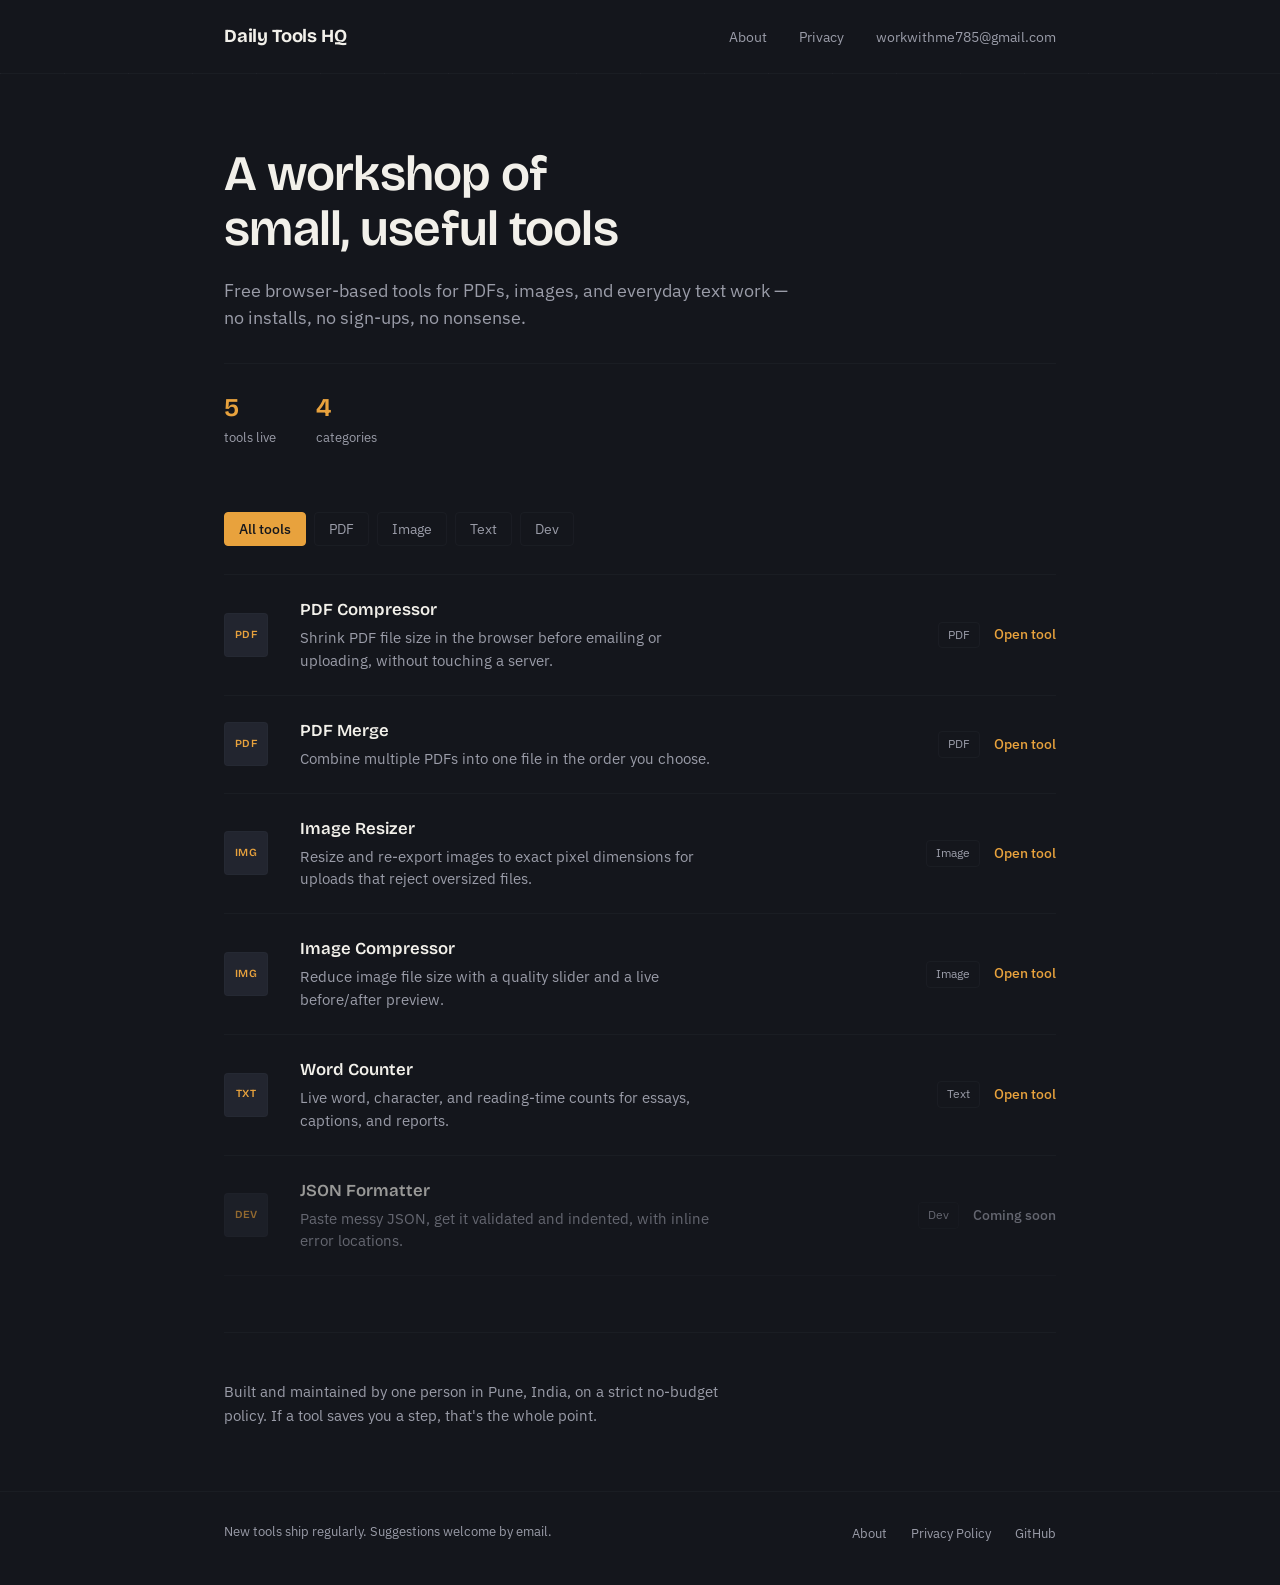
==== index.html @ 0db4f224 "Add files via upload" ====
<!DOCTYPE html>
<html lang="en">
<head>
<meta charset="UTF-8" />
<meta name="viewport" content="width=device-width, initial-scale=1.0" />
<title>Daily Tools HQ</title>
<meta name="description" content="Free browser-based tools for PDFs, images, and everyday text work." />
<link rel="stylesheet" href="style.css" />

<!-- AdSense: once approved, paste your auto ads snippet below (Google Ad Manager > Sites > Get code) -->
<!--
<script async src="https://pagead2.googlesyndication.com/pagead/js/adsbygoogle.js?client=ca-pub-9715275055190011" crossorigin="anonymous"></script>
-->
</head>
<body>

<header class="site-header">
  <div class="wrap">
    <a href="index.html" class="brand" data-site-name>Daily Tools HQ</a>
    <nav class="site-nav">
      <a href="about.html">About</a>
      <a href="privacy.html">Privacy</a>
      <a data-contact-email href="#">Contact</a>
    </nav>
  </div>
</header>

<main>
  <div class="wrap">
    <section class="hero">
      <h1 data-tagline>A workshop of small, useful tools</h1>
      <p class="lede" data-hero-desc>Free browser-based tools for PDFs, images, and everyday text work — no installs, no sign-ups, no nonsense.</p>
      <div class="stat-row">
        <div class="stat">
          <span class="n" id="stat-tool-count">—</span>
          <span class="l">tools live</span>
        </div>
        <div class="stat">
          <span class="n" id="stat-cat-count">—</span>
          <span class="l">categories</span>
        </div>
      </div>
    </section>

    <div id="filters" class="filters" aria-label="Filter tools by category"></div>

    <div class="tool-list" id="tool-list" role="list"></div>
    <p class="empty-state" id="empty-state" style="display:none;">No tools in this category yet.</p>

    <section class="about-strip">
      <p data-founder-note>Built and maintained by one person in Pune, India, on a strict no-budget policy. If a tool saves you a step, that's the whole point.</p>
    </section>
  </div>
</main>

<footer class="site-footer">
  <div class="wrap">
    <p data-footer-note>New tools ship regularly. Suggestions welcome by email.</p>
    <nav>
      <a href="about.html">About</a>
      <a href="privacy.html">Privacy Policy</a>
      <a data-github-url href="#" target="_blank" rel="noopener noreferrer">GitHub</a>
    </nav>
  </div>
</footer>

<script src="script.js"></script>
</body>
</html>
---- style.css ----
@import url('https://fonts.googleapis.com/css2?family=Bricolage+Grotesque:opsz,wght@12..96,400;12..96,500;12..96,600;12..96,700&family=IBM+Plex+Sans:wght@400;500;600&display=swap');

:root {
  --ink: #14161c;
  --surface: #1b1e27;
  --surface-raised: #22252f;
  --line: #33374300;
  --line-solid: #34384333;
  --text: #f2f0ea;
  --text-muted: #9a9ca8;
  --amber: #e8a23d;
  --amber-dim: #a97730;
  --teal: #4fb3a9;
  --radius: 4px;
  --max-width: 880px;
}

* { box-sizing: border-box; }

html { scroll-behavior: smooth; }

body {
  margin: 0;
  background: var(--ink);
  color: var(--text);
  font-family: 'IBM Plex Sans', -apple-system, BlinkMacSystemFont, sans-serif;
  font-size: 16px;
  line-height: 1.55;
  -webkit-font-smoothing: antialiased;
}

.wrap {
  max-width: var(--max-width);
  margin: 0 auto;
  padding: 0 24px;
}

/* ---------- Header ---------- */

header.site-header {
  border-bottom: 1px solid var(--line-solid);
  background:
    linear-gradient(var(--ink), var(--ink)) padding-box,
    repeating-linear-gradient(
      to right,
      #ffffff08 0,
      #ffffff08 1px,
      transparent 1px,
      transparent 64px
    ) border-box;
}

.site-header .wrap {
  display: flex;
  align-items: center;
  justify-content: space-between;
  padding-top: 22px;
  padding-bottom: 22px;
}

.brand {
  font-family: 'Bricolage Grotesque', sans-serif;
  font-weight: 700;
  font-size: 1.15rem;
  color: var(--text);
  text-decoration: none;
  letter-spacing: -0.01em;
}

nav.site-nav a {
  color: var(--text-muted);
  text-decoration: none;
  font-size: 0.9rem;
  margin-left: 28px;
  transition: color 0.15s ease;
}

nav.site-nav a:hover,
nav.site-nav a:focus-visible {
  color: var(--text);
}

/* ---------- Hero ---------- */

.hero {
  padding: 72px 0 56px;
}

.hero h1 {
  font-family: 'Bricolage Grotesque', sans-serif;
  font-weight: 600;
  font-size: clamp(2.1rem, 4.5vw, 3.1rem);
  line-height: 1.12;
  letter-spacing: -0.015em;
  margin: 0 0 20px;
  max-width: 14ch;
}

.hero p.lede {
  font-size: 1.1rem;
  color: var(--text-muted);
  max-width: 52ch;
  margin: 0 0 32px;
}

.stat-row {
  display: flex;
  gap: 40px;
  border-top: 1px solid var(--line-solid);
  padding-top: 24px;
}

.stat {
  display: flex;
  flex-direction: column;
}

.stat .n {
  font-family: 'Bricolage Grotesque', sans-serif;
  font-size: 1.6rem;
  font-weight: 600;
  color: var(--amber);
}

.stat .l {
  font-size: 0.82rem;
  color: var(--text-muted);
}

/* ---------- Filters ---------- */

.filters {
  display: flex;
  gap: 8px;
  flex-wrap: wrap;
  padding: 8px 0 28px;
}

.filter-btn {
  background: transparent;
  border: 1px solid var(--line-solid);
  color: var(--text-muted);
  font-family: inherit;
  font-size: 0.85rem;
  padding: 7px 14px;
  border-radius: var(--radius);
  cursor: pointer;
  transition: border-color 0.15s ease, color 0.15s ease, background 0.15s ease;
}

.filter-btn:hover {
  color: var(--text);
  border-color: #ffffff4d;
}

.filter-btn.active {
  color: var(--ink);
  background: var(--amber);
  border-color: var(--amber);
  font-weight: 500;
}

/* ---------- Tool list ---------- */

.tool-list {
  border-top: 1px solid var(--line-solid);
}

.tool-row {
  display: grid;
  grid-template-columns: 56px 1fr auto;
  align-items: center;
  gap: 20px;
  padding: 22px 0;
  border-bottom: 1px solid var(--line-solid);
  text-decoration: none;
  color: inherit;
}

.tool-row.is-hidden { display: none; }

.tool-icon {
  width: 44px;
  height: 44px;
  border-radius: var(--radius);
  background: var(--surface-raised);
  border: 1px solid var(--line-solid);
  display: flex;
  align-items: center;
  justify-content: center;
  font-family: 'Bricolage Grotesque', sans-serif;
  font-size: 0.68rem;
  font-weight: 600;
  color: var(--amber);
  letter-spacing: 0.02em;
}

.tool-body h3 {
  margin: 0 0 4px;
  font-family: 'Bricolage Grotesque', sans-serif;
  font-size: 1.05rem;
  font-weight: 600;
  color: var(--text);
}

.tool-body p {
  margin: 0;
  font-size: 0.92rem;
  color: var(--text-muted);
  max-width: 46ch;
}

.tool-meta {
  display: flex;
  align-items: center;
  gap: 14px;
  white-space: nowrap;
}

.tool-cat {
  font-size: 0.76rem;
  color: var(--text-muted);
  border: 1px solid var(--line-solid);
  padding: 3px 9px;
  border-radius: var(--radius);
}

.tool-open {
  font-size: 0.86rem;
  color: var(--amber);
  font-weight: 500;
}

.tool-row.coming .tool-open {
  color: var(--text-muted);
}

.tool-row.coming {
  opacity: 0.6;
  pointer-events: none;
}

.tool-row:not(.coming):hover .tool-body h3 {
  color: var(--amber);
}

.tool-row:not(.coming):hover .tool-icon {
  border-color: var(--amber-dim);
}

.empty-state {
  padding: 40px 0;
  color: var(--text-muted);
  font-size: 0.95rem;
}

/* ---------- About blurb section ---------- */

.about-strip {
  margin-top: 56px;
  padding: 32px 0 48px;
  border-top: 1px solid var(--line-solid);
}

.about-strip p {
  color: var(--text-muted);
  max-width: 60ch;
  font-size: 0.95rem;
}

/* ---------- Footer ---------- */

footer.site-footer {
  border-top: 1px solid var(--line-solid);
  padding: 28px 0 40px;
}

footer.site-footer .wrap {
  display: flex;
  align-items: center;
  justify-content: space-between;
  flex-wrap: wrap;
  gap: 12px;
}

footer.site-footer p {
  margin: 0;
  font-size: 0.82rem;
  color: var(--text-muted);
}

footer.site-footer nav a {
  color: var(--text-muted);
  text-decoration: none;
  font-size: 0.82rem;
  margin-left: 20px;
}

footer.site-footer nav a:hover { color: var(--text); }

/* ---------- Simple content pages (about/privacy) ---------- */

.page-content {
  padding: 56px 0 64px;
}

.page-content h1 {
  font-family: 'Bricolage Grotesque', sans-serif;
  font-weight: 600;
  font-size: 2rem;
  margin-bottom: 8px;
}

.page-content .updated {
  color: var(--text-muted);
  font-size: 0.85rem;
  margin-bottom: 32px;
}

.page-content h2 {
  font-family: 'Bricolage Grotesque', sans-serif;
  font-size: 1.15rem;
  margin-top: 36px;
}

.page-content p, .page-content li {
  color: var(--text-muted);
  font-size: 0.97rem;
}

.page-content a { color: var(--amber); }

/* ---------- Responsive ---------- */

@media (max-width: 620px) {
  .tool-row {
    grid-template-columns: 44px 1fr;
  }
  .tool-meta {
    grid-column: 2;
    padding-top: 2px;
  }
  .stat-row { gap: 28px; }
}

/* ---------- Motion & accessibility ---------- */

@media (prefers-reduced-motion: reduce) {
  html { scroll-behavior: auto; }
  * { transition: none !important; }
}

:focus-visible {
  outline: 2px solid var(--amber);
  outline-offset: 2px;
}
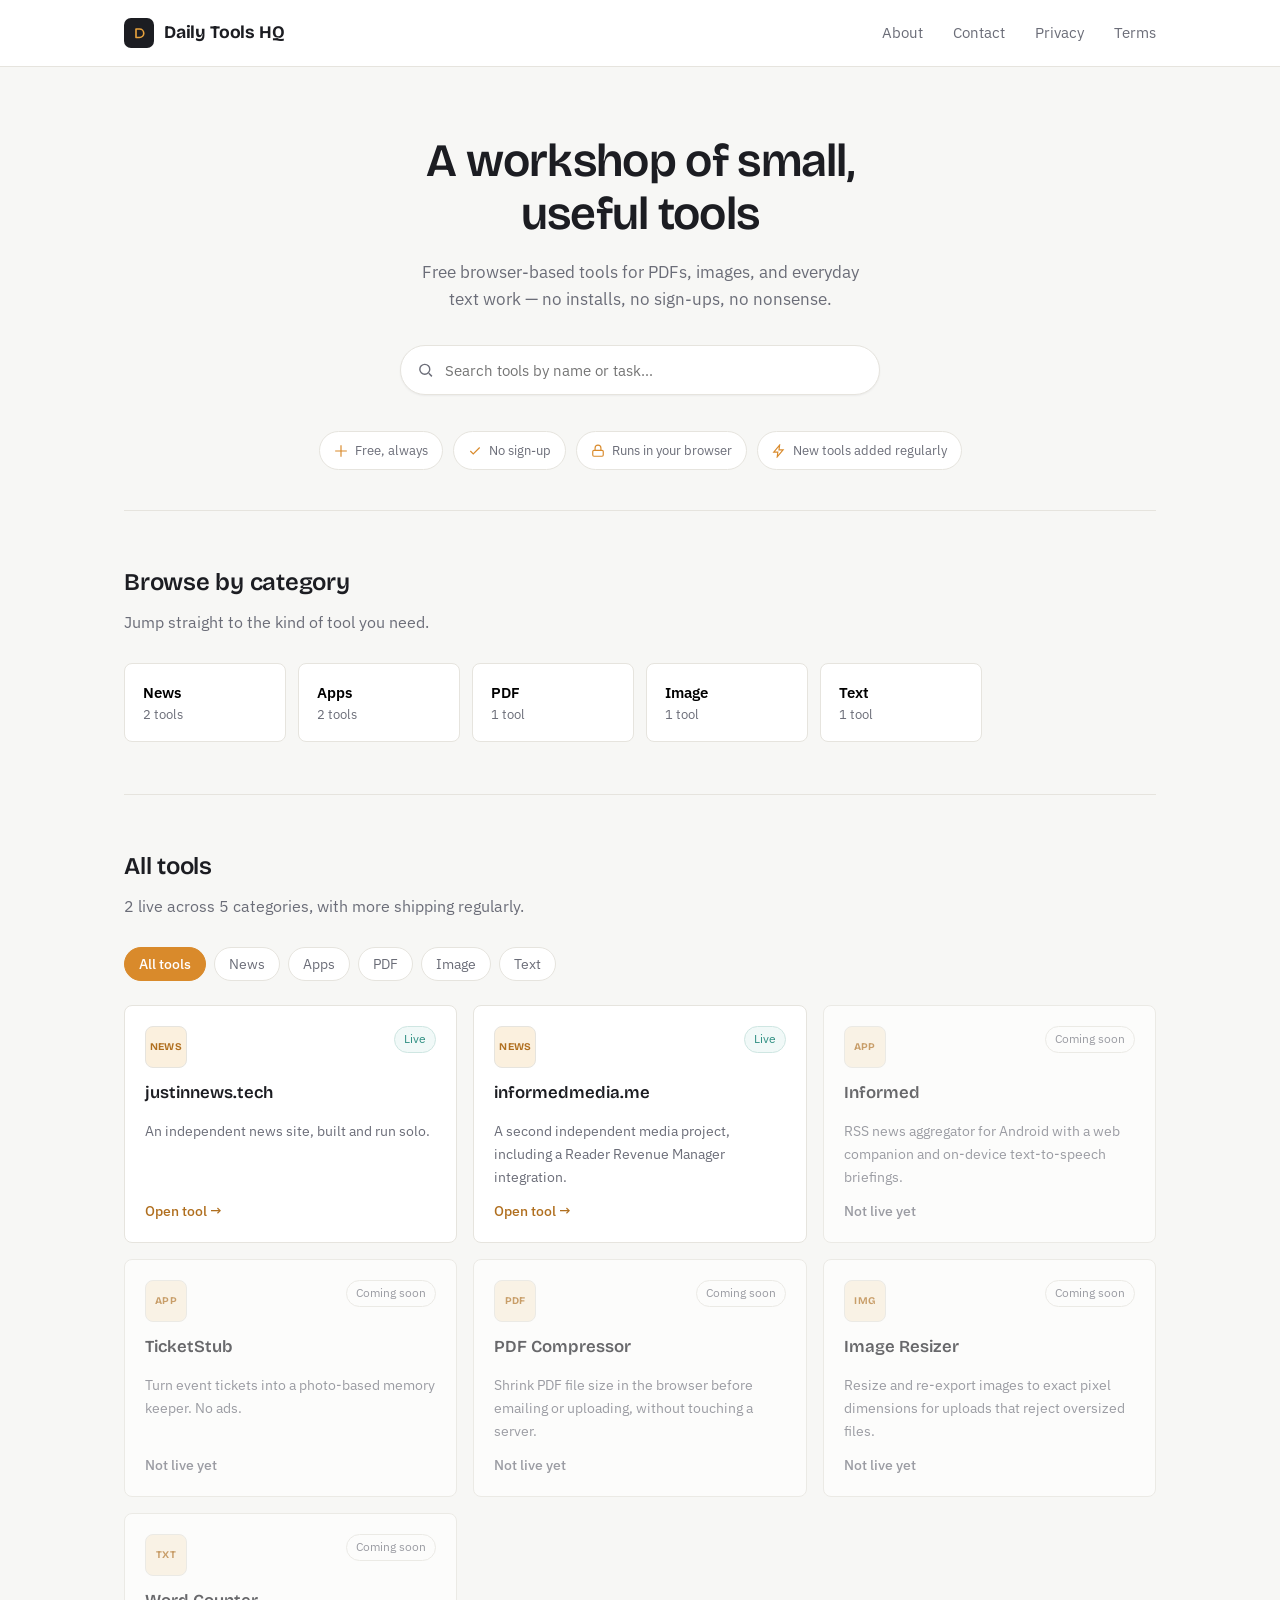
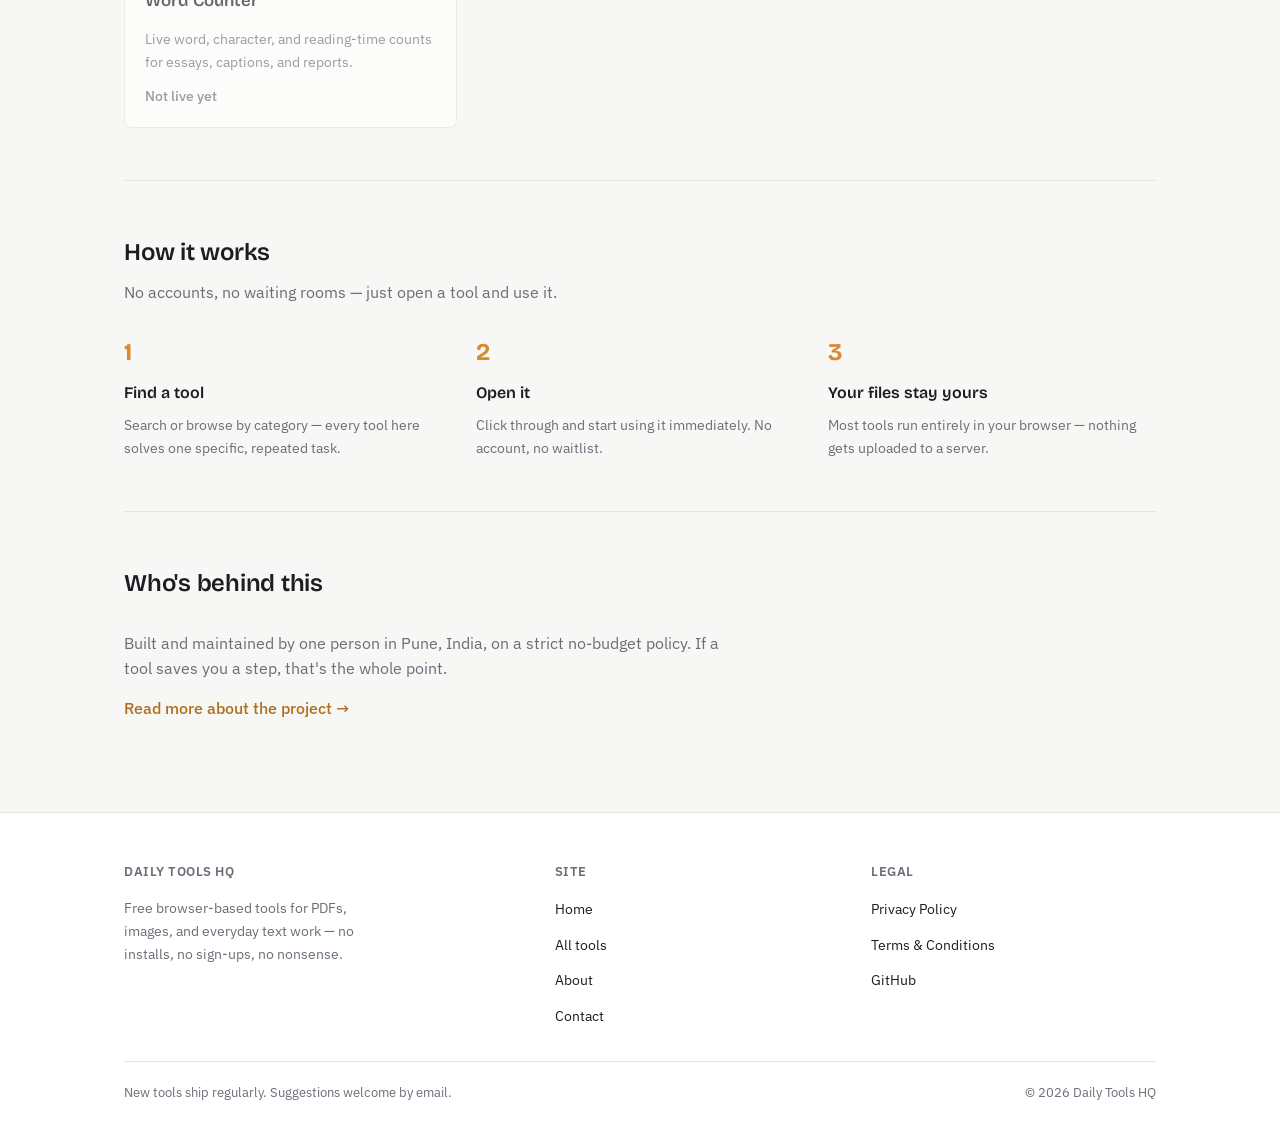
==== commit f5cb2cd1: "Add files via upload" ====
--- a/index.html
+++ b/index.html
@@ -4,7 +4,10 @@
 <meta charset="UTF-8" />
 <meta name="viewport" content="width=device-width, initial-scale=1.0" />
 <title>Daily Tools HQ</title>
-<meta name="description" content="Free browser-based tools for PDFs, images, and everyday text work." />
+<meta name="description" content="Free browser-based tools for PDFs, images, and everyday text work — no installs, no sign-ups." />
+<link rel="icon" type="image/svg+xml" href="favicon.svg" />
+<link rel="alternate icon" href="favicon.ico" />
+<link rel="apple-touch-icon" href="apple-touch-icon.png" />
 <link rel="stylesheet" href="style.css" />
 
 <!-- AdSense: once approved, paste your auto ads snippet below (Google Ad Manager > Sites > Get code) -->
@@ -16,11 +19,19 @@
 
 <header class="site-header">
   <div class="wrap">
-    <a href="index.html" class="brand" data-site-name>Daily Tools HQ</a>
+    <a href="index.html" class="brand">
+      <span class="mark">
+        <svg viewBox="0 0 64 64" fill="none" xmlns="http://www.w3.org/2000/svg">
+          <path d="M20 16 h14 a17 17 0 0 1 0 34 h-14 z" stroke="#e8a23d" stroke-width="6.5" stroke-linejoin="round"/>
+        </svg>
+      </span>
+      <span data-site-name>Daily Tools HQ</span>
+    </a>
     <nav class="site-nav">
       <a href="about.html">About</a>
+      <a href="contact.html">Contact</a>
       <a href="privacy.html">Privacy</a>
-      <a data-contact-email href="#">Contact</a>
+      <a href="terms.html">Terms</a>
     </nav>
   </div>
 </header>
@@ -30,40 +41,117 @@
     <section class="hero">
       <h1 data-tagline>A workshop of small, useful tools</h1>
       <p class="lede" data-hero-desc>Free browser-based tools for PDFs, images, and everyday text work — no installs, no sign-ups, no nonsense.</p>
-      <div class="stat-row">
-        <div class="stat">
-          <span class="n" id="stat-tool-count">—</span>
-          <span class="l">tools live</span>
+
+      <div class="search-box">
+        <svg viewBox="0 0 24 24" fill="none" stroke="currentColor" stroke-width="2"><circle cx="11" cy="11" r="7"/><path d="m21 21-4.3-4.3"/></svg>
+        <input type="text" id="search-input" placeholder="Search tools by name or task…" aria-label="Search tools" />
+      </div>
+
+      <div class="feature-strip">
+        <span class="feature-pill">
+          <svg viewBox="0 0 24 24" fill="none" stroke="currentColor" stroke-width="2"><path d="M12 2v20M2 12h20"/></svg>
+          Free, always
+        </span>
+        <span class="feature-pill">
+          <svg viewBox="0 0 24 24" fill="none" stroke="currentColor" stroke-width="2"><path d="M20 6 9 17l-5-5"/></svg>
+          No sign-up
+        </span>
+        <span class="feature-pill">
+          <svg viewBox="0 0 24 24" fill="none" stroke="currentColor" stroke-width="2"><rect x="3" y="11" width="18" height="10" rx="2"/><path d="M7 11V7a5 5 0 0 1 10 0v4"/></svg>
+          Runs in your browser
+        </span>
+        <span class="feature-pill">
+          <svg viewBox="0 0 24 24" fill="none" stroke="currentColor" stroke-width="2"><path d="M13 2 3 14h7l-1 8 10-12h-7z"/></svg>
+          New tools added regularly
+        </span>
+      </div>
+    </section>
+
+    <section class="section" id="categories">
+      <div class="section-head">
+        <h2>Browse by category</h2>
+        <p>Jump straight to the kind of tool you need.</p>
+      </div>
+      <div class="category-grid" id="category-grid"></div>
+    </section>
+
+    <section class="section" id="tools">
+      <div class="section-head">
+        <h2>All tools</h2>
+        <p><span id="stat-tool-count">—</span> live across <span id="stat-cat-count">—</span> categories, with more shipping regularly.</p>
+      </div>
+      <div id="filters" class="filters" aria-label="Filter tools by category"></div>
+      <div class="tool-grid" id="tool-grid" role="list"></div>
+      <p class="empty-state" id="empty-state" style="display:none;">No tools match that search yet.</p>
+    </section>
+
+    <section class="section">
+      <div class="section-head">
+        <h2>How it works</h2>
+        <p>No accounts, no waiting rooms — just open a tool and use it.</p>
+      </div>
+      <div class="steps-grid">
+        <div class="step">
+          <span class="step-num">1</span>
+          <h3>Find a tool</h3>
+          <p>Search or browse by category — every tool here solves one specific, repeated task.</p>
         </div>
-        <div class="stat">
-          <span class="n" id="stat-cat-count">—</span>
-          <span class="l">categories</span>
+        <div class="step">
+          <span class="step-num">2</span>
+          <h3>Open it</h3>
+          <p>Click through and start using it immediately. No account, no waitlist.</p>
+        </div>
+        <div class="step">
+          <span class="step-num">3</span>
+          <h3>Your files stay yours</h3>
+          <p>Most tools run entirely in your browser — nothing gets uploaded to a server.</p>
         </div>
       </div>
     </section>
 
-    <div id="filters" class="filters" aria-label="Filter tools by category"></div>
-
-    <div class="tool-list" id="tool-list" role="list"></div>
-    <p class="empty-state" id="empty-state" style="display:none;">No tools in this category yet.</p>
-
-    <section class="about-strip">
+    <section class="section about-strip">
+      <div class="section-head">
+        <h2>Who's behind this</h2>
+      </div>
       <p data-founder-note>Built and maintained by one person in Pune, India, on a strict no-budget policy. If a tool saves you a step, that's the whole point.</p>
+      <p><a class="inline-link" href="about.html">Read more about the project →</a></p>
     </section>
   </div>
 </main>
 
 <footer class="site-footer">
   <div class="wrap">
-    <p data-footer-note>New tools ship regularly. Suggestions welcome by email.</p>
-    <nav>
-      <a href="about.html">About</a>
-      <a href="privacy.html">Privacy Policy</a>
-      <a data-github-url href="#" target="_blank" rel="noopener noreferrer">GitHub</a>
-    </nav>
+    <div class="footer-grid">
+      <div class="footer-col">
+        <h4 data-site-name>Daily Tools HQ</h4>
+        <p data-hero-desc>Free browser-based tools for PDFs, images, and everyday text work — no installs, no sign-ups, no nonsense.</p>
+      </div>
+      <div class="footer-col">
+        <h4>Site</h4>
+        <ul>
+          <li><a href="index.html">Home</a></li>
+          <li><a href="index.html#tools">All tools</a></li>
+          <li><a href="about.html">About</a></li>
+          <li><a href="contact.html">Contact</a></li>
+        </ul>
+      </div>
+      <div class="footer-col">
+        <h4>Legal</h4>
+        <ul>
+          <li><a href="privacy.html">Privacy Policy</a></li>
+          <li><a href="terms.html">Terms &amp; Conditions</a></li>
+          <li><a data-github-url href="#" target="_blank" rel="noopener noreferrer">GitHub</a></li>
+        </ul>
+      </div>
+    </div>
+    <div class="footer-bottom">
+      <p data-footer-note>New tools ship regularly. Suggestions welcome by email.</p>
+      <p>&copy; <span id="year"></span> <span data-site-name>Daily Tools HQ</span></p>
+    </div>
   </div>
 </footer>
 
 <script src="script.js"></script>
+<script>document.getElementById('year').textContent = new Date().getFullYear();</script>
 </body>
 </html>
--- a/style.css
+++ b/style.css
@@ -1,31 +1,31 @@
-@import url('https://fonts.googleapis.com/css2?family=Bricolage+Grotesque:opsz,wght@12..96,400;12..96,500;12..96,600;12..96,700&family=IBM+Plex+Sans:wght@400;500;600&display=swap');
+@import url('https://fonts.googleapis.com/css2?family=Bricolage+Grotesque:opsz,wght@12..96,500;12..96,600;12..96,700&family=IBM+Plex+Sans:wght@400;500;600&display=swap');
 
 :root {
-  --ink: #14161c;
-  --surface: #1b1e27;
-  --surface-raised: #22252f;
-  --line: #33374300;
-  --line-solid: #34384333;
-  --text: #f2f0ea;
-  --text-muted: #9a9ca8;
-  --amber: #e8a23d;
-  --amber-dim: #a97730;
-  --teal: #4fb3a9;
-  --radius: 4px;
-  --max-width: 880px;
+  --bg: #f7f7f5;
+  --surface: #ffffff;
+  --border: #e6e4de;
+  --ink: #1c1d22;
+  --muted: #6b6d78;
+  --amber: #d98a2b;
+  --amber-deep: #b06f1f;
+  --amber-tint: #fbf0de;
+  --teal: #2f8f82;
+  --radius: 8px;
+  --max-width: 1080px;
+  --shadow-sm: 0 1px 2px rgba(28, 29, 34, 0.05);
+  --shadow-md: 0 4px 16px rgba(28, 29, 34, 0.06);
 }
 
 * { box-sizing: border-box; }
-
 html { scroll-behavior: smooth; }
 
 body {
   margin: 0;
-  background: var(--ink);
-  color: var(--text);
+  background: var(--bg);
+  color: var(--ink);
   font-family: 'IBM Plex Sans', -apple-system, BlinkMacSystemFont, sans-serif;
   font-size: 16px;
-  line-height: 1.55;
+  line-height: 1.6;
   -webkit-font-smoothing: antialiased;
 }
 
@@ -35,96 +35,202 @@
   padding: 0 24px;
 }
 
+a { color: inherit; }
+
 /* ---------- Header ---------- */
 
 header.site-header {
-  border-bottom: 1px solid var(--line-solid);
-  background:
-    linear-gradient(var(--ink), var(--ink)) padding-box,
-    repeating-linear-gradient(
-      to right,
-      #ffffff08 0,
-      #ffffff08 1px,
-      transparent 1px,
-      transparent 64px
-    ) border-box;
+  background: var(--surface);
+  border-bottom: 1px solid var(--border);
+  position: sticky;
+  top: 0;
+  z-index: 20;
 }
 
 .site-header .wrap {
   display: flex;
   align-items: center;
   justify-content: space-between;
-  padding-top: 22px;
-  padding-bottom: 22px;
+  padding-top: 18px;
+  padding-bottom: 18px;
 }
 
 .brand {
+  display: flex;
+  align-items: center;
+  gap: 10px;
   font-family: 'Bricolage Grotesque', sans-serif;
   font-weight: 700;
-  font-size: 1.15rem;
-  color: var(--text);
+  font-size: 1.1rem;
+  color: var(--ink);
   text-decoration: none;
   letter-spacing: -0.01em;
 }
 
+.brand .mark {
+  width: 30px;
+  height: 30px;
+  border-radius: 7px;
+  background: var(--ink);
+  display: flex;
+  align-items: center;
+  justify-content: center;
+  flex-shrink: 0;
+}
+
+.brand .mark svg { width: 16px; height: 16px; }
+
 nav.site-nav a {
-  color: var(--text-muted);
+  color: var(--muted);
   text-decoration: none;
-  font-size: 0.9rem;
-  margin-left: 28px;
+  font-size: 0.92rem;
+  margin-left: 26px;
   transition: color 0.15s ease;
 }
 
 nav.site-nav a:hover,
 nav.site-nav a:focus-visible {
-  color: var(--text);
+  color: var(--ink);
 }
 
 /* ---------- Hero ---------- */
 
 .hero {
-  padding: 72px 0 56px;
+  padding: 68px 0 40px;
+  text-align: center;
 }
 
 .hero h1 {
   font-family: 'Bricolage Grotesque', sans-serif;
   font-weight: 600;
-  font-size: clamp(2.1rem, 4.5vw, 3.1rem);
-  line-height: 1.12;
+  font-size: clamp(2rem, 4.4vw, 2.9rem);
+  line-height: 1.15;
   letter-spacing: -0.015em;
-  margin: 0 0 20px;
-  max-width: 14ch;
+  margin: 0 auto 16px;
+  max-width: 18ch;
 }
 
 .hero p.lede {
-  font-size: 1.1rem;
-  color: var(--text-muted);
-  max-width: 52ch;
-  margin: 0 0 32px;
-}
-
-.stat-row {
-  display: flex;
-  gap: 40px;
-  border-top: 1px solid var(--line-solid);
-  padding-top: 24px;
-}
-
-.stat {
+  font-size: 1.08rem;
+  color: var(--muted);
+  max-width: 46ch;
+  margin: 0 auto 32px;
+}
+
+.search-box {
+  max-width: 480px;
+  margin: 0 auto 36px;
+  position: relative;
+}
+
+.search-box input {
+  width: 100%;
+  padding: 14px 18px 14px 44px;
+  border-radius: 999px;
+  border: 1px solid var(--border);
+  background: var(--surface);
+  font-family: inherit;
+  font-size: 0.96rem;
+  color: var(--ink);
+  box-shadow: var(--shadow-sm);
+  transition: border-color 0.15s ease, box-shadow 0.15s ease;
+}
+
+.search-box input:focus {
+  outline: none;
+  border-color: var(--amber);
+  box-shadow: 0 0 0 3px var(--amber-tint);
+}
+
+.search-box svg {
+  position: absolute;
+  left: 17px;
+  top: 50%;
+  transform: translateY(-50%);
+  width: 17px;
+  height: 17px;
+  color: var(--muted);
+  pointer-events: none;
+}
+
+.feature-strip {
+  display: flex;
+  justify-content: center;
+  flex-wrap: wrap;
+  gap: 10px;
+}
+
+.feature-pill {
+  display: flex;
+  align-items: center;
+  gap: 7px;
+  padding: 8px 14px;
+  border-radius: 999px;
+  background: var(--surface);
+  border: 1px solid var(--border);
+  font-size: 0.83rem;
+  color: var(--muted);
+}
+
+.feature-pill svg { width: 14px; height: 14px; color: var(--amber); flex-shrink: 0; }
+
+/* ---------- Section shell ---------- */
+
+section.section {
+  padding: 52px 0;
+  border-top: 1px solid var(--border);
+}
+
+.section-head {
+  margin-bottom: 28px;
+}
+
+.section-head h2 {
+  font-family: 'Bricolage Grotesque', sans-serif;
+  font-weight: 600;
+  font-size: 1.5rem;
+  margin: 0 0 8px;
+  letter-spacing: -0.01em;
+}
+
+.section-head p {
+  color: var(--muted);
+  margin: 0;
+  max-width: 56ch;
+}
+
+/* ---------- Category chips ---------- */
+
+.category-grid {
+  display: grid;
+  grid-template-columns: repeat(auto-fill, minmax(150px, 1fr));
+  gap: 12px;
+}
+
+.category-card {
   display: flex;
   flex-direction: column;
-}
-
-.stat .n {
-  font-family: 'Bricolage Grotesque', sans-serif;
-  font-size: 1.6rem;
-  font-weight: 600;
-  color: var(--amber);
-}
-
-.stat .l {
-  font-size: 0.82rem;
-  color: var(--text-muted);
+  gap: 4px;
+  padding: 18px;
+  border-radius: var(--radius);
+  border: 1px solid var(--border);
+  background: var(--surface);
+  cursor: pointer;
+  text-align: left;
+  font-family: inherit;
+  transition: border-color 0.15s ease, box-shadow 0.15s ease;
+}
+
+.category-card:hover { border-color: var(--amber); box-shadow: var(--shadow-sm); }
+
+.category-card .cat-name {
+  font-weight: 600;
+  font-size: 0.95rem;
+}
+
+.category-card .cat-count {
+  font-size: 0.8rem;
+  color: var(--muted);
 }
 
 /* ---------- Filters ---------- */
@@ -133,175 +239,246 @@
   display: flex;
   gap: 8px;
   flex-wrap: wrap;
-  padding: 8px 0 28px;
+  margin-bottom: 24px;
 }
 
 .filter-btn {
-  background: transparent;
-  border: 1px solid var(--line-solid);
-  color: var(--text-muted);
+  background: var(--surface);
+  border: 1px solid var(--border);
+  color: var(--muted);
   font-family: inherit;
   font-size: 0.85rem;
   padding: 7px 14px;
-  border-radius: var(--radius);
+  border-radius: 999px;
   cursor: pointer;
   transition: border-color 0.15s ease, color 0.15s ease, background 0.15s ease;
 }
 
-.filter-btn:hover {
-  color: var(--text);
-  border-color: #ffffff4d;
-}
+.filter-btn:hover { color: var(--ink); border-color: var(--amber); }
 
 .filter-btn.active {
-  color: var(--ink);
+  color: #fff;
   background: var(--amber);
   border-color: var(--amber);
   font-weight: 500;
 }
 
-/* ---------- Tool list ---------- */
-
-.tool-list {
-  border-top: 1px solid var(--line-solid);
-}
-
-.tool-row {
+/* ---------- Tool cards ---------- */
+
+.tool-grid {
   display: grid;
-  grid-template-columns: 56px 1fr auto;
-  align-items: center;
-  gap: 20px;
-  padding: 22px 0;
-  border-bottom: 1px solid var(--line-solid);
+  grid-template-columns: repeat(auto-fill, minmax(260px, 1fr));
+  gap: 16px;
+}
+
+.tool-card {
+  display: flex;
+  flex-direction: column;
+  gap: 12px;
+  padding: 20px;
+  border-radius: var(--radius);
+  border: 1px solid var(--border);
+  background: var(--surface);
   text-decoration: none;
   color: inherit;
-}
-
-.tool-row.is-hidden { display: none; }
+  transition: border-color 0.15s ease, box-shadow 0.15s ease, transform 0.15s ease;
+}
+
+.tool-card.is-hidden { display: none; }
+
+.tool-card:not(.coming):hover {
+  border-color: var(--amber);
+  box-shadow: var(--shadow-md);
+  transform: translateY(-2px);
+}
+
+.tool-card.coming {
+  opacity: 0.65;
+  pointer-events: none;
+}
+
+.tool-card-top {
+  display: flex;
+  align-items: flex-start;
+  justify-content: space-between;
+  gap: 12px;
+}
 
 .tool-icon {
-  width: 44px;
-  height: 44px;
-  border-radius: var(--radius);
-  background: var(--surface-raised);
-  border: 1px solid var(--line-solid);
+  width: 42px;
+  height: 42px;
+  border-radius: 8px;
+  background: var(--amber-tint);
+  border: 1px solid var(--border);
   display: flex;
   align-items: center;
   justify-content: center;
   font-family: 'Bricolage Grotesque', sans-serif;
-  font-size: 0.68rem;
-  font-weight: 600;
+  font-size: 0.64rem;
+  font-weight: 700;
+  color: var(--amber-deep);
+  letter-spacing: 0.02em;
+  flex-shrink: 0;
+}
+
+.tool-badge {
+  font-size: 0.72rem;
+  padding: 3px 9px;
+  border-radius: 999px;
+  border: 1px solid var(--border);
+  color: var(--muted);
+  white-space: nowrap;
+}
+
+.tool-badge.live { color: var(--teal); border-color: #cfe6e2; background: #f1f9f8; }
+.tool-badge.soon { color: var(--muted); }
+
+.tool-card h3 {
+  margin: 0;
+  font-family: 'Bricolage Grotesque', sans-serif;
+  font-size: 1.05rem;
+  font-weight: 600;
+}
+
+.tool-card p {
+  margin: 0;
+  font-size: 0.9rem;
+  color: var(--muted);
+  flex-grow: 1;
+}
+
+.tool-card .tool-cta {
+  font-size: 0.86rem;
+  font-weight: 500;
+  color: var(--amber-deep);
+}
+
+.tool-card.coming .tool-cta { color: var(--muted); }
+
+.empty-state {
+  padding: 32px 0;
+  color: var(--muted);
+  font-size: 0.95rem;
+  text-align: center;
+}
+
+/* ---------- How it works ---------- */
+
+.steps-grid {
+  display: grid;
+  grid-template-columns: repeat(auto-fit, minmax(220px, 1fr));
+  gap: 24px;
+}
+
+.step {
+  display: flex;
+  flex-direction: column;
+  gap: 8px;
+}
+
+.step .step-num {
+  font-family: 'Bricolage Grotesque', sans-serif;
+  font-weight: 700;
+  font-size: 1.5rem;
   color: var(--amber);
-  letter-spacing: 0.02em;
-}
-
-.tool-body h3 {
-  margin: 0 0 4px;
-  font-family: 'Bricolage Grotesque', sans-serif;
-  font-size: 1.05rem;
-  font-weight: 600;
-  color: var(--text);
-}
-
-.tool-body p {
-  margin: 0;
-  font-size: 0.92rem;
-  color: var(--text-muted);
-  max-width: 46ch;
-}
-
-.tool-meta {
-  display: flex;
+}
+
+.step h3 {
+  margin: 0;
+  font-size: 1rem;
+  font-family: 'Bricolage Grotesque', sans-serif;
+  font-weight: 600;
+}
+
+.step p {
+  margin: 0;
+  color: var(--muted);
+  font-size: 0.9rem;
+}
+
+/* ---------- About strip ---------- */
+
+.about-strip p {
+  color: var(--muted);
+  max-width: 60ch;
+  font-size: 0.97rem;
+}
+
+.about-strip a.inline-link {
+  color: var(--amber-deep);
+  font-weight: 500;
+  text-decoration: none;
+}
+
+/* ---------- Footer ---------- */
+
+footer.site-footer {
+  background: var(--surface);
+  border-top: 1px solid var(--border);
+  padding: 48px 0 32px;
+  margin-top: 24px;
+}
+
+.footer-grid {
+  display: grid;
+  grid-template-columns: 1.4fr 1fr 1fr;
+  gap: 32px;
+  padding-bottom: 32px;
+}
+
+.footer-col h4 {
+  font-size: 0.82rem;
+  text-transform: uppercase;
+  letter-spacing: 0.04em;
+  color: var(--muted);
+  margin: 0 0 14px;
+  font-weight: 600;
+}
+
+.footer-col p {
+  color: var(--muted);
+  font-size: 0.9rem;
+  max-width: 34ch;
+  margin: 0;
+}
+
+.footer-col ul {
+  list-style: none;
+  margin: 0;
+  padding: 0;
+  display: flex;
+  flex-direction: column;
+  gap: 10px;
+}
+
+.footer-col a {
+  text-decoration: none;
+  color: var(--ink);
+  font-size: 0.9rem;
+}
+
+.footer-col a:hover { color: var(--amber-deep); }
+
+.footer-bottom {
+  border-top: 1px solid var(--border);
+  padding-top: 20px;
+  display: flex;
+  justify-content: space-between;
   align-items: center;
-  gap: 14px;
-  white-space: nowrap;
-}
-
-.tool-cat {
-  font-size: 0.76rem;
-  color: var(--text-muted);
-  border: 1px solid var(--line-solid);
-  padding: 3px 9px;
-  border-radius: var(--radius);
-}
-
-.tool-open {
-  font-size: 0.86rem;
-  color: var(--amber);
-  font-weight: 500;
-}
-
-.tool-row.coming .tool-open {
-  color: var(--text-muted);
-}
-
-.tool-row.coming {
-  opacity: 0.6;
-  pointer-events: none;
-}
-
-.tool-row:not(.coming):hover .tool-body h3 {
-  color: var(--amber);
-}
-
-.tool-row:not(.coming):hover .tool-icon {
-  border-color: var(--amber-dim);
-}
-
-.empty-state {
-  padding: 40px 0;
-  color: var(--text-muted);
-  font-size: 0.95rem;
-}
-
-/* ---------- About blurb section ---------- */
-
-.about-strip {
-  margin-top: 56px;
-  padding: 32px 0 48px;
-  border-top: 1px solid var(--line-solid);
-}
-
-.about-strip p {
-  color: var(--text-muted);
-  max-width: 60ch;
-  font-size: 0.95rem;
-}
-
-/* ---------- Footer ---------- */
-
-footer.site-footer {
-  border-top: 1px solid var(--line-solid);
-  padding: 28px 0 40px;
-}
-
-footer.site-footer .wrap {
-  display: flex;
-  align-items: center;
-  justify-content: space-between;
   flex-wrap: wrap;
-  gap: 12px;
-}
-
-footer.site-footer p {
+  gap: 10px;
+}
+
+.footer-bottom p {
   margin: 0;
   font-size: 0.82rem;
-  color: var(--text-muted);
-}
-
-footer.site-footer nav a {
-  color: var(--text-muted);
-  text-decoration: none;
-  font-size: 0.82rem;
-  margin-left: 20px;
-}
-
-footer.site-footer nav a:hover { color: var(--text); }
-
-/* ---------- Simple content pages (about/privacy) ---------- */
+  color: var(--muted);
+}
+
+/* ---------- Simple content pages (about/privacy/terms/contact) ---------- */
 
 .page-content {
-  padding: 56px 0 64px;
+  padding: 52px 0 60px;
 }
 
 .page-content h1 {
@@ -309,10 +486,11 @@
   font-weight: 600;
   font-size: 2rem;
   margin-bottom: 8px;
+  letter-spacing: -0.01em;
 }
 
 .page-content .updated {
-  color: var(--text-muted);
+  color: var(--muted);
   font-size: 0.85rem;
   margin-bottom: 32px;
 }
@@ -320,27 +498,26 @@
 .page-content h2 {
   font-family: 'Bricolage Grotesque', sans-serif;
   font-size: 1.15rem;
-  margin-top: 36px;
+  margin-top: 34px;
 }
 
 .page-content p, .page-content li {
-  color: var(--text-muted);
+  color: var(--muted);
   font-size: 0.97rem;
 }
 
-.page-content a { color: var(--amber); }
+.page-content a { color: var(--amber-deep); }
 
 /* ---------- Responsive ---------- */
 
-@media (max-width: 620px) {
-  .tool-row {
-    grid-template-columns: 44px 1fr;
-  }
-  .tool-meta {
-    grid-column: 2;
-    padding-top: 2px;
-  }
-  .stat-row { gap: 28px; }
+@media (max-width: 720px) {
+  .footer-grid { grid-template-columns: 1fr 1fr; }
+  .footer-col:first-child { grid-column: 1 / -1; }
+}
+
+@media (max-width: 480px) {
+  .footer-grid { grid-template-columns: 1fr; }
+  .tool-grid { grid-template-columns: 1fr; }
 }
 
 /* ---------- Motion & accessibility ---------- */
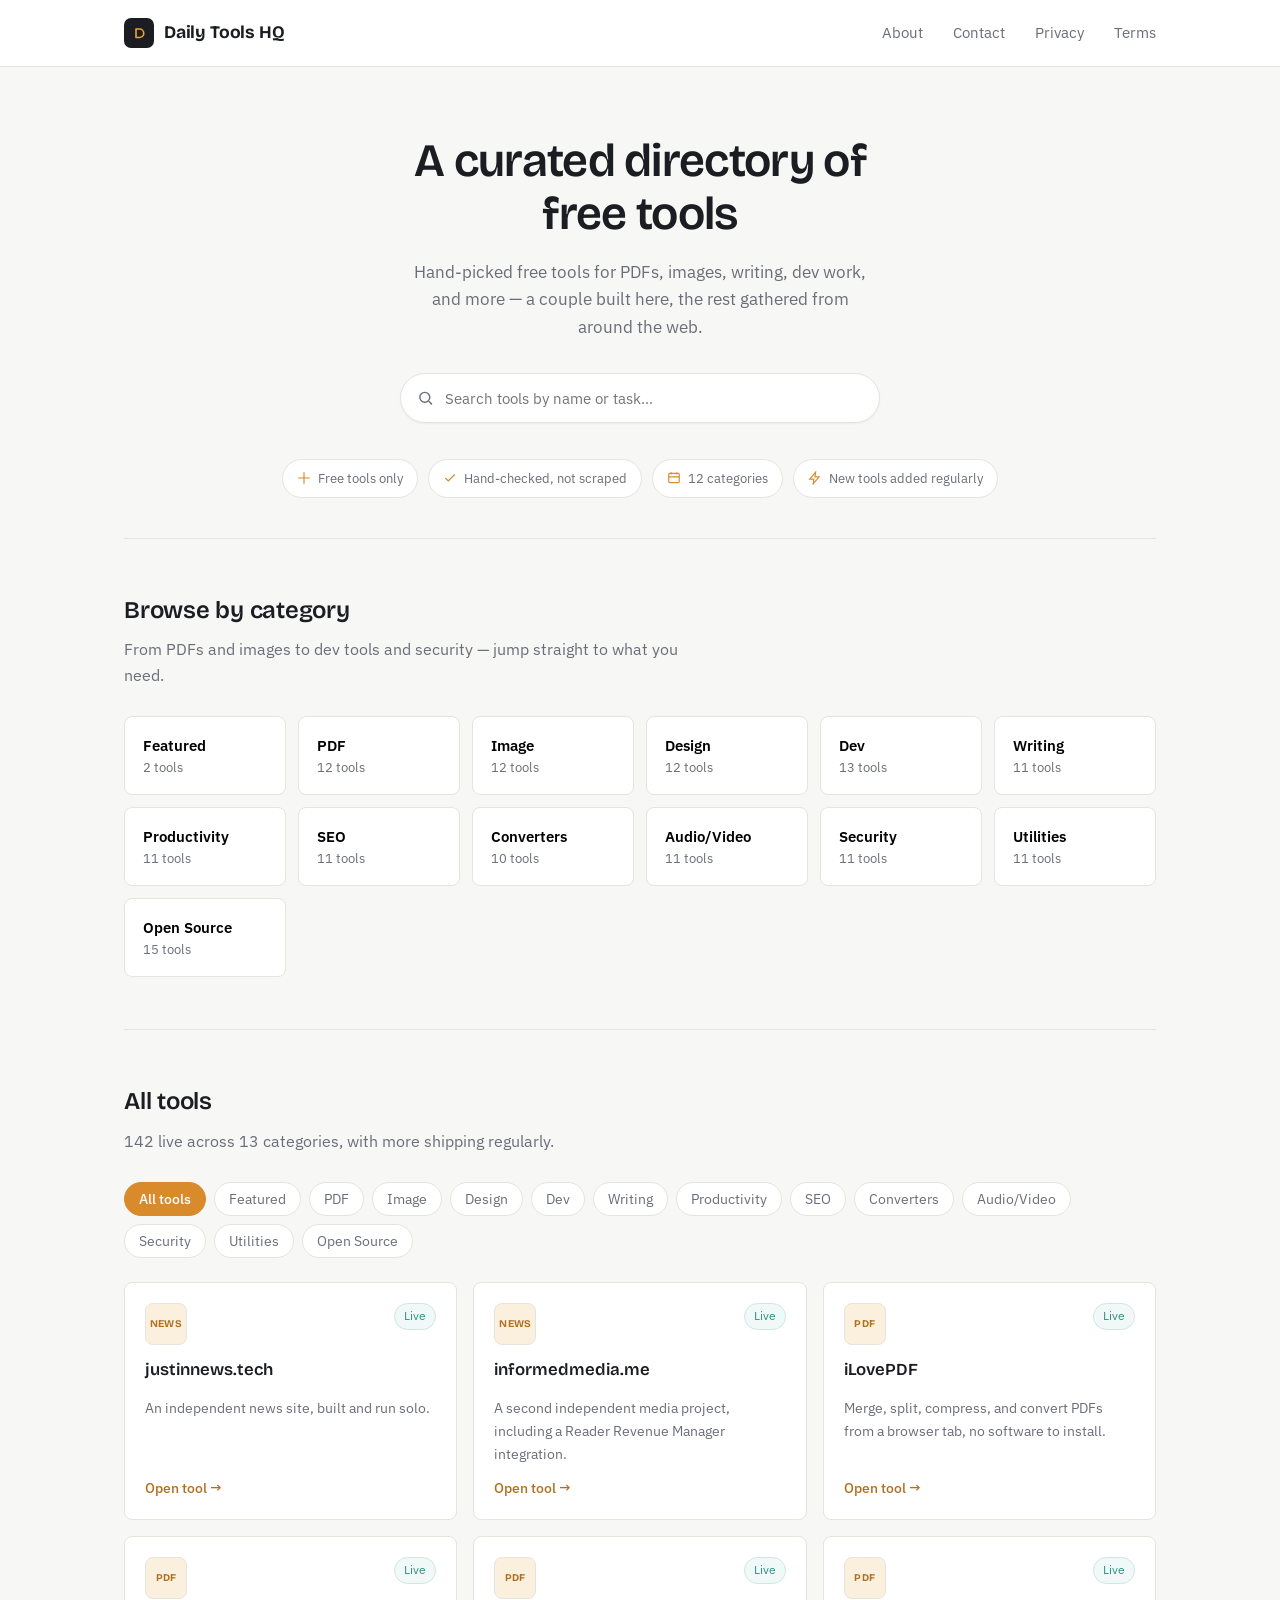
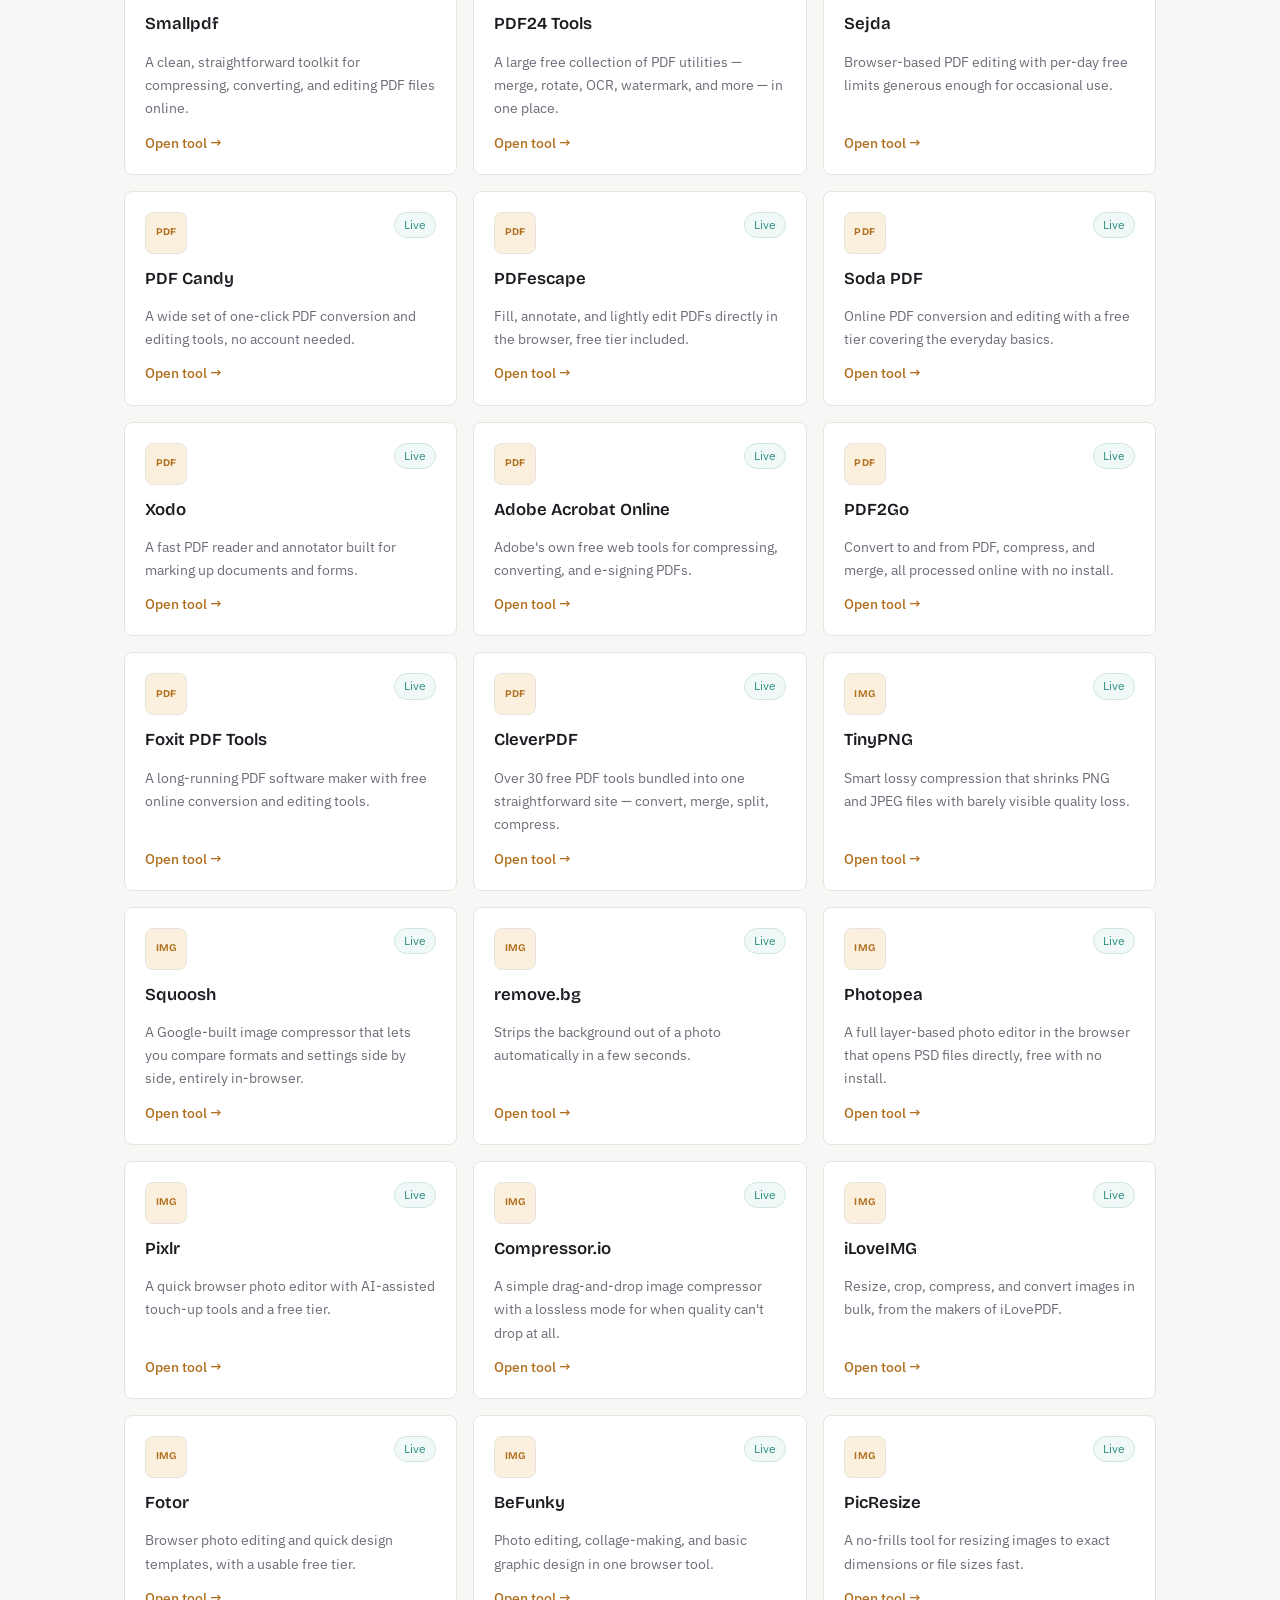
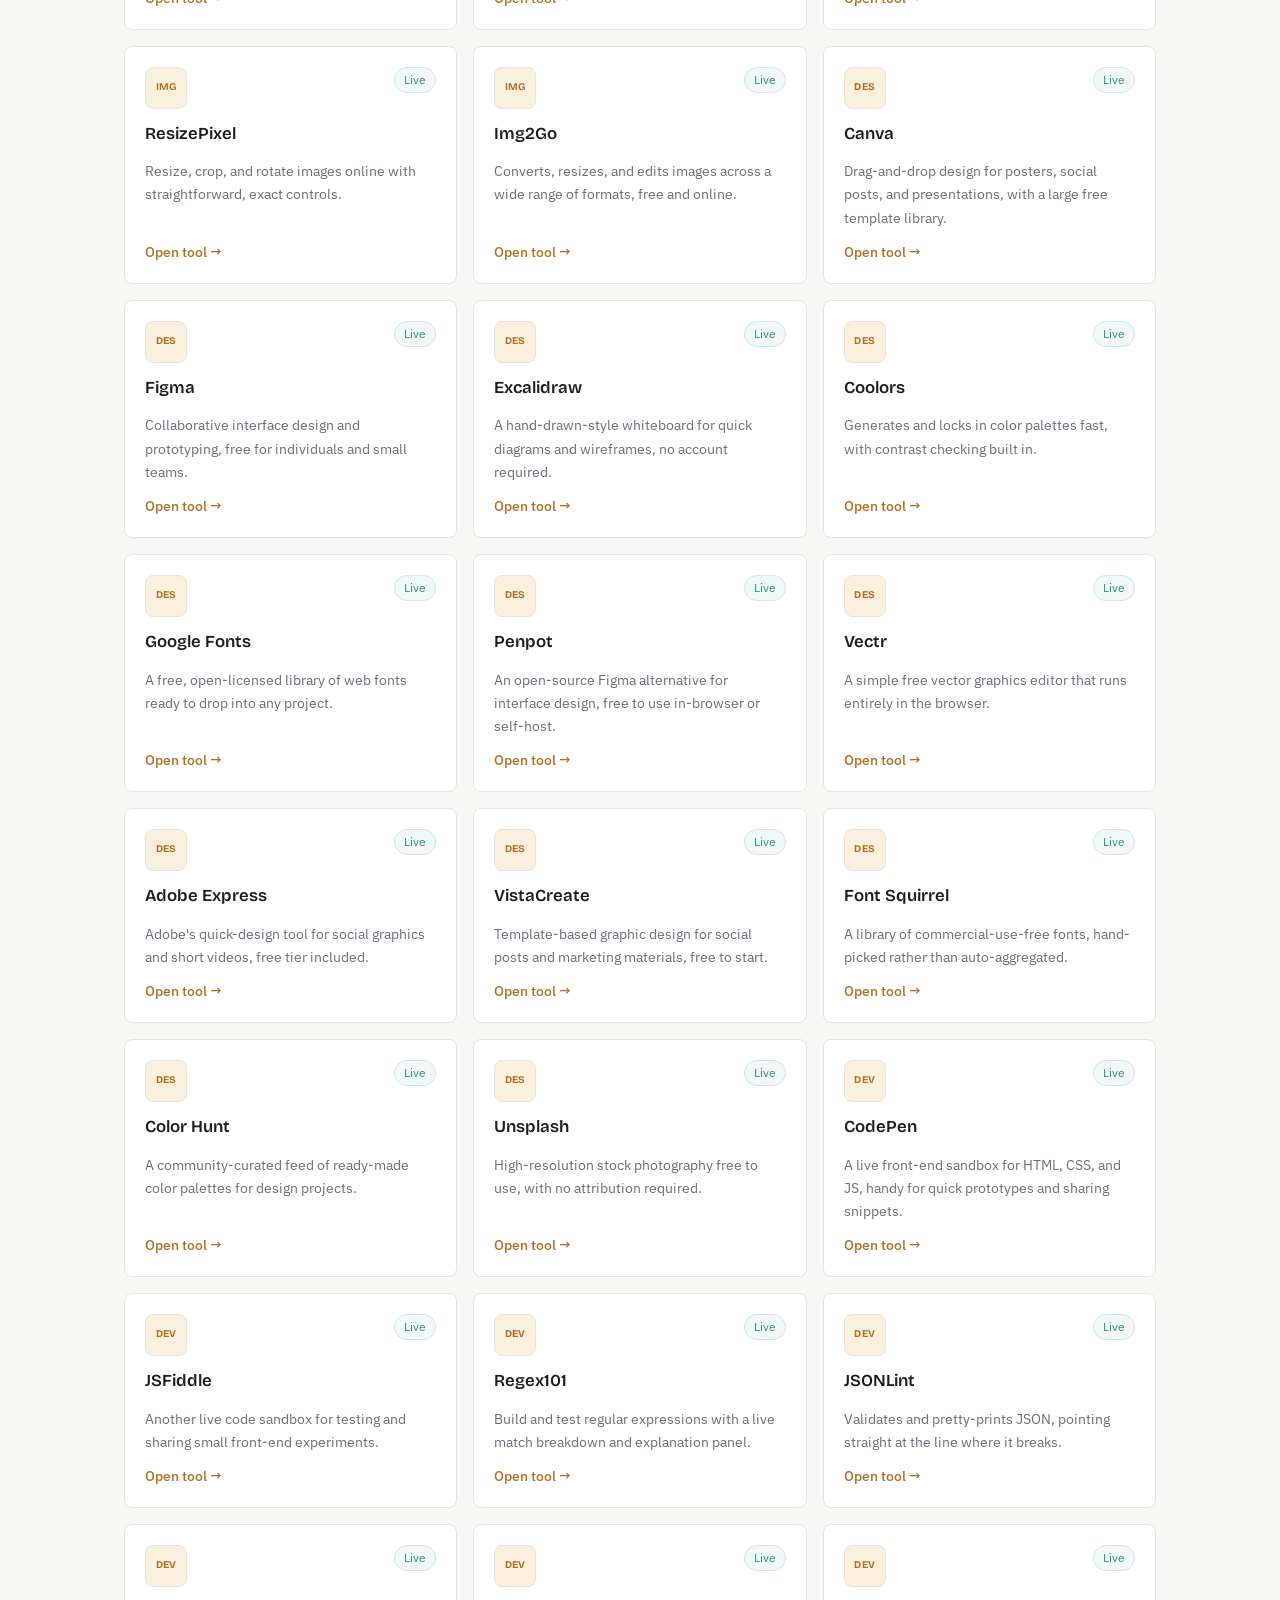
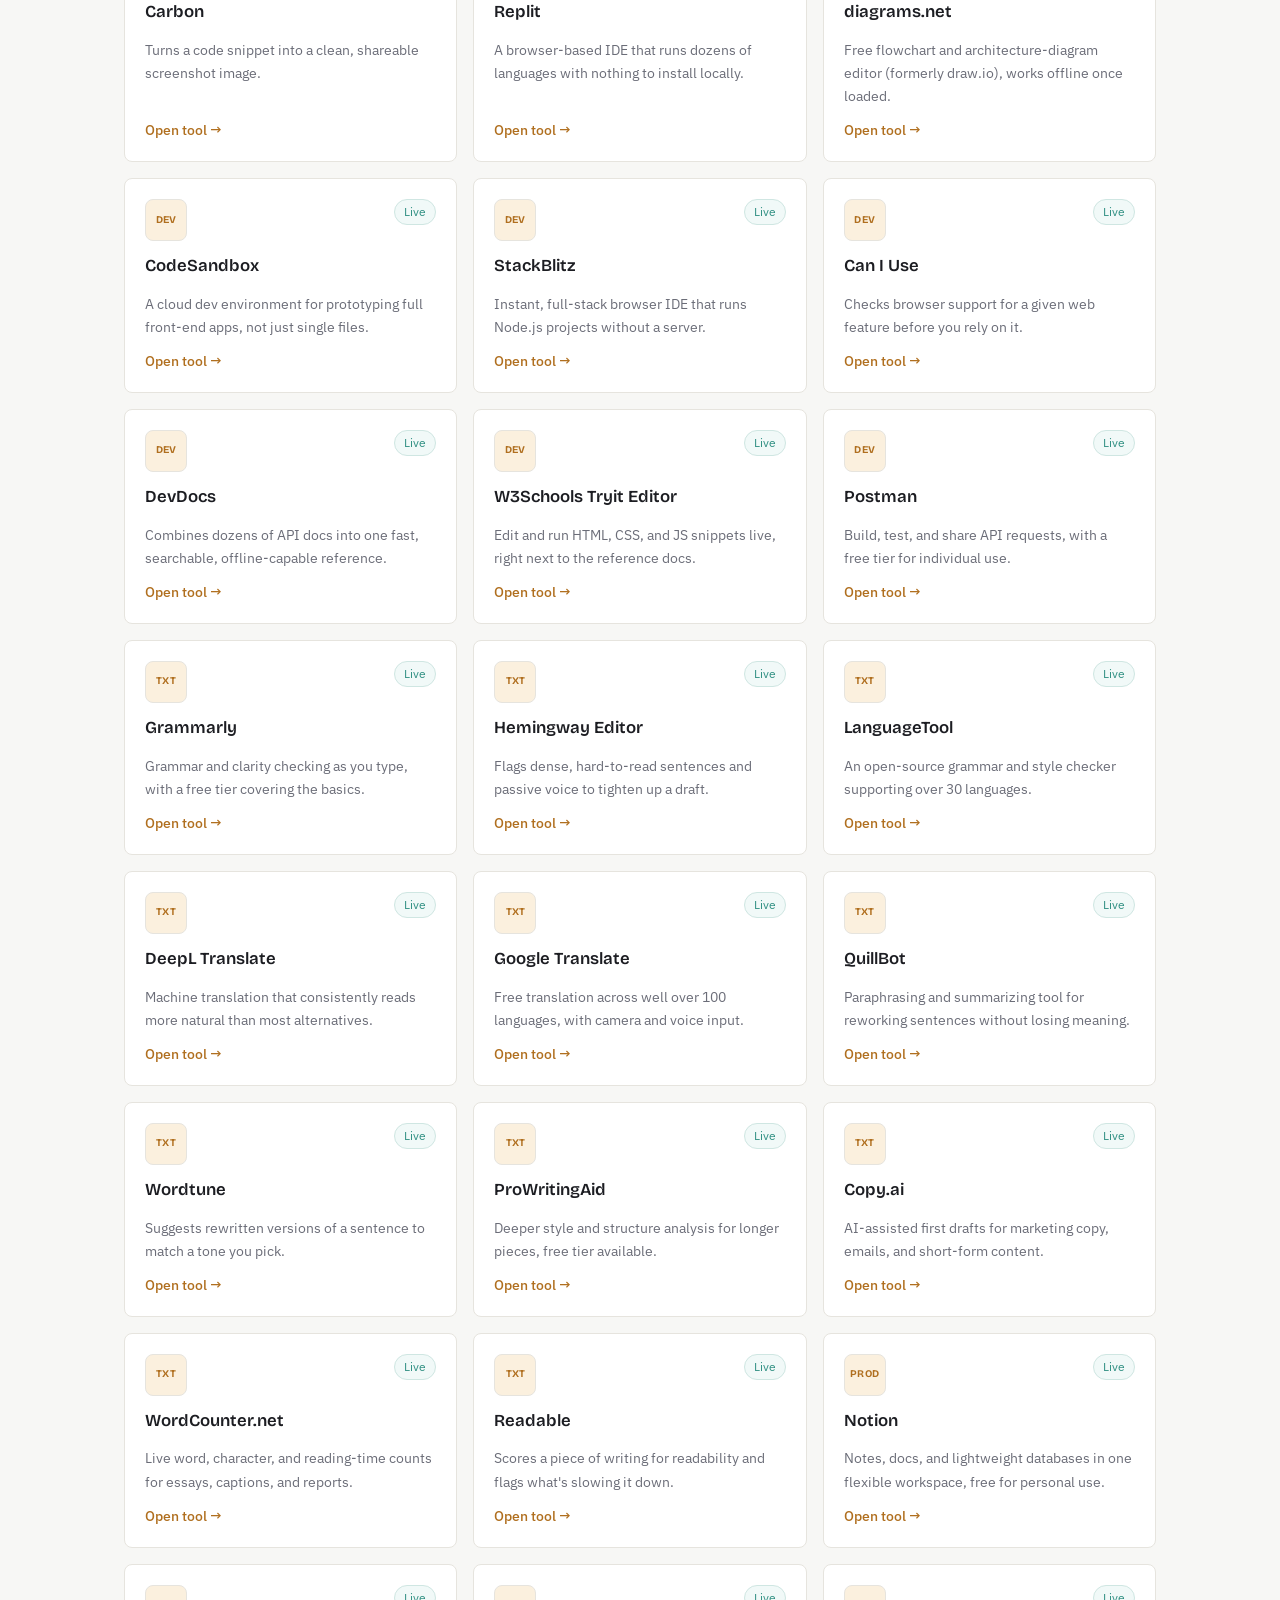
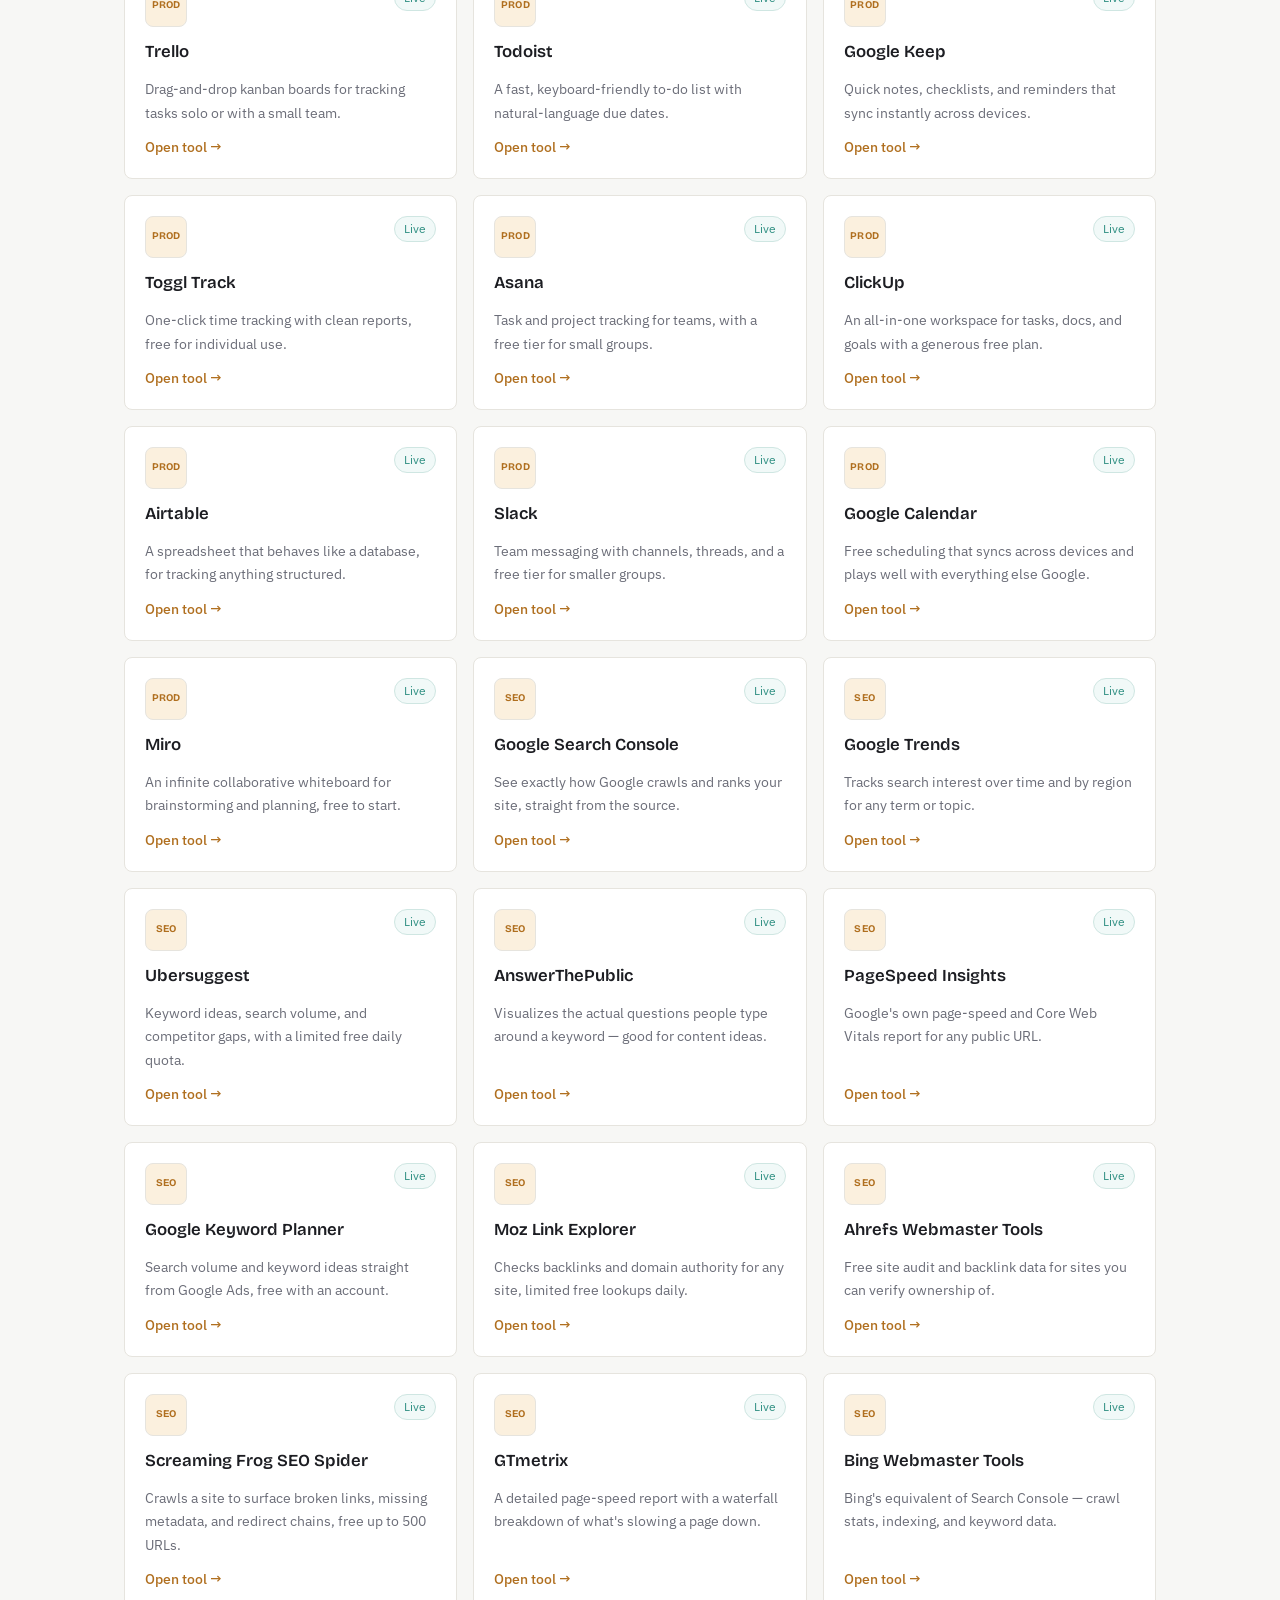
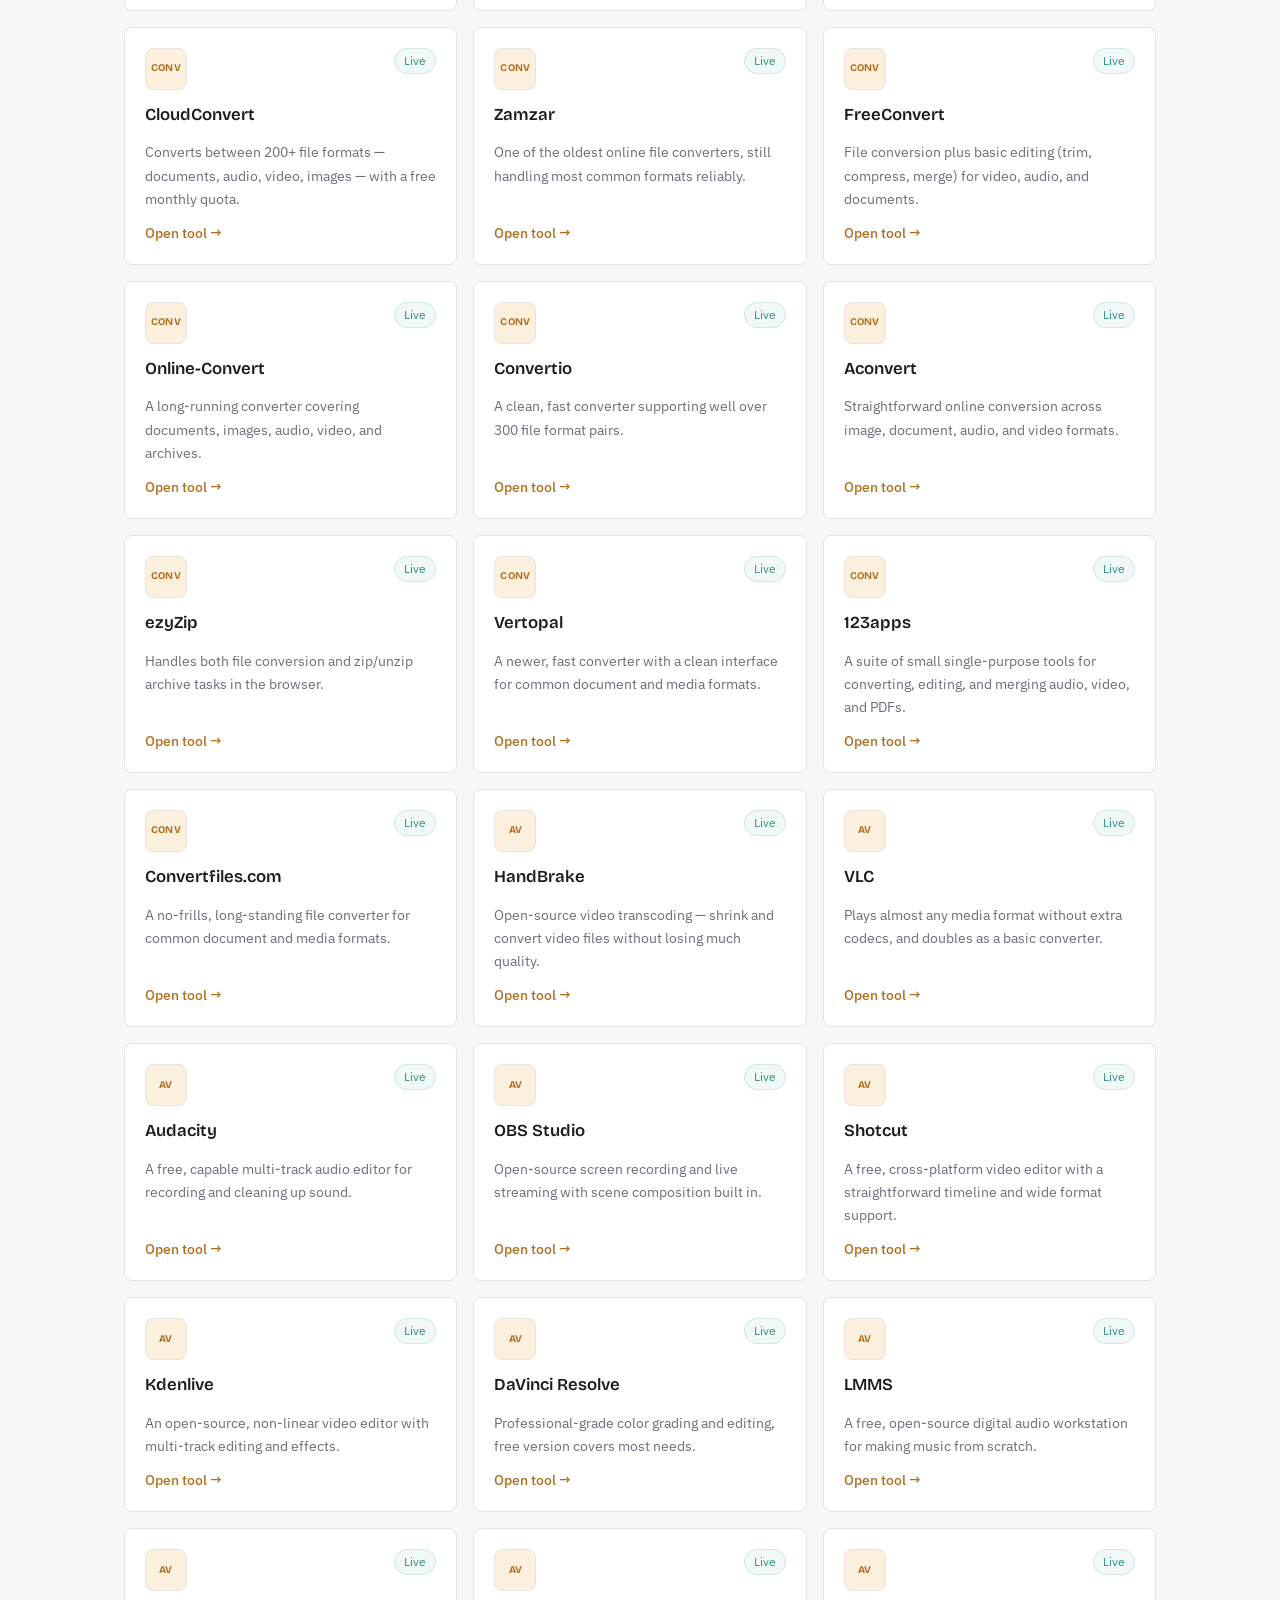
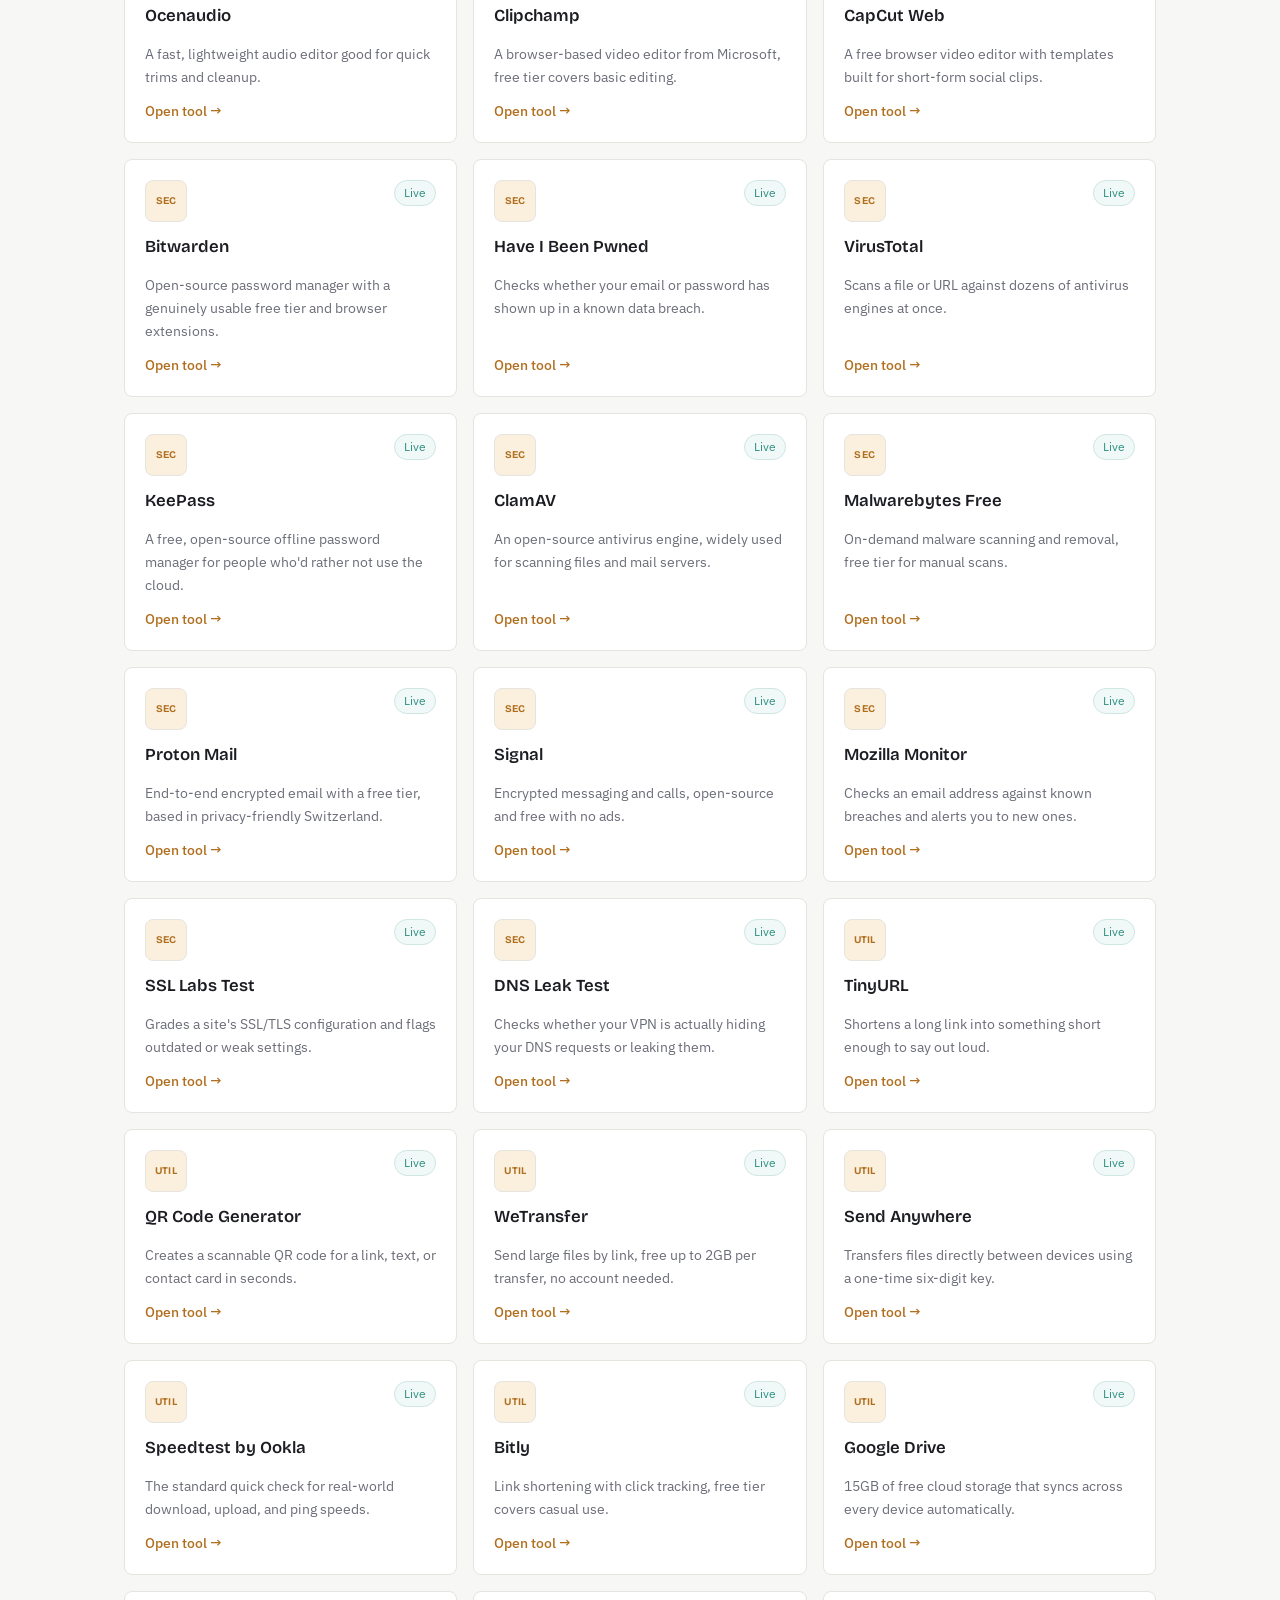
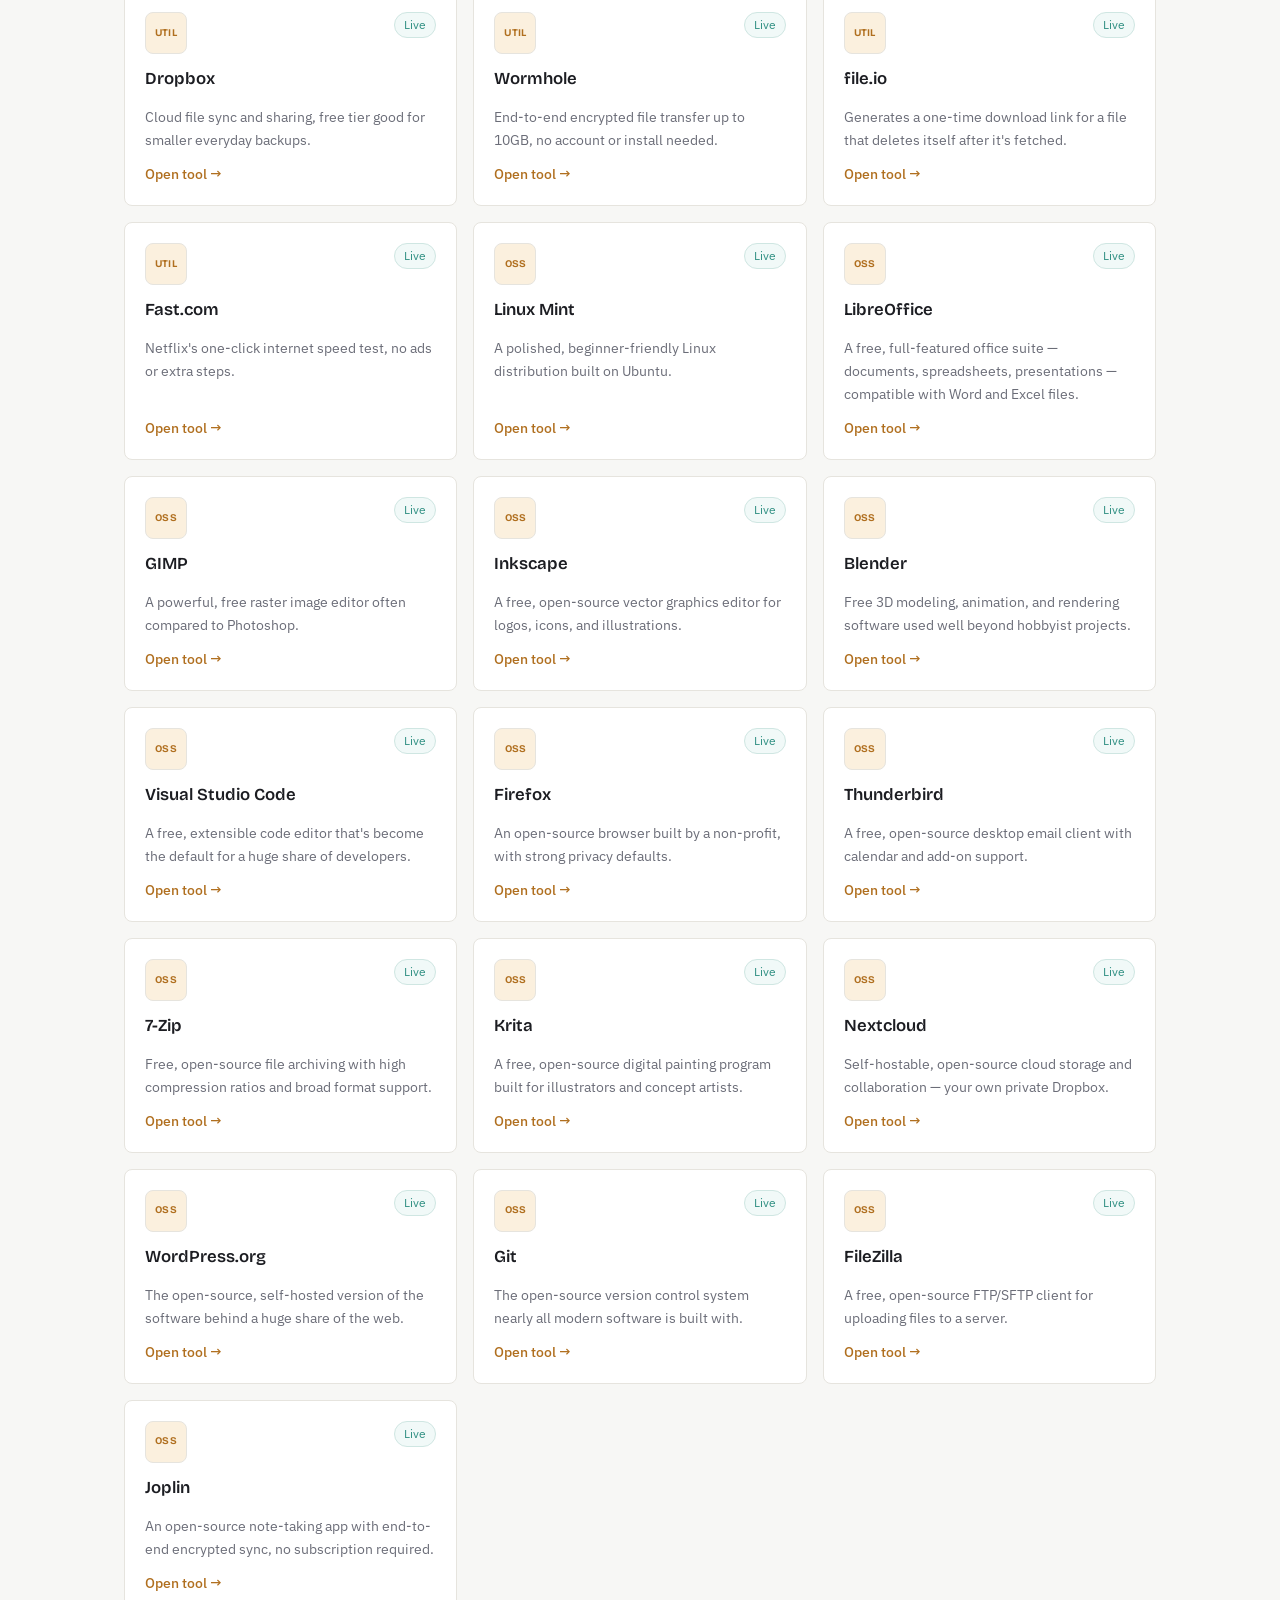
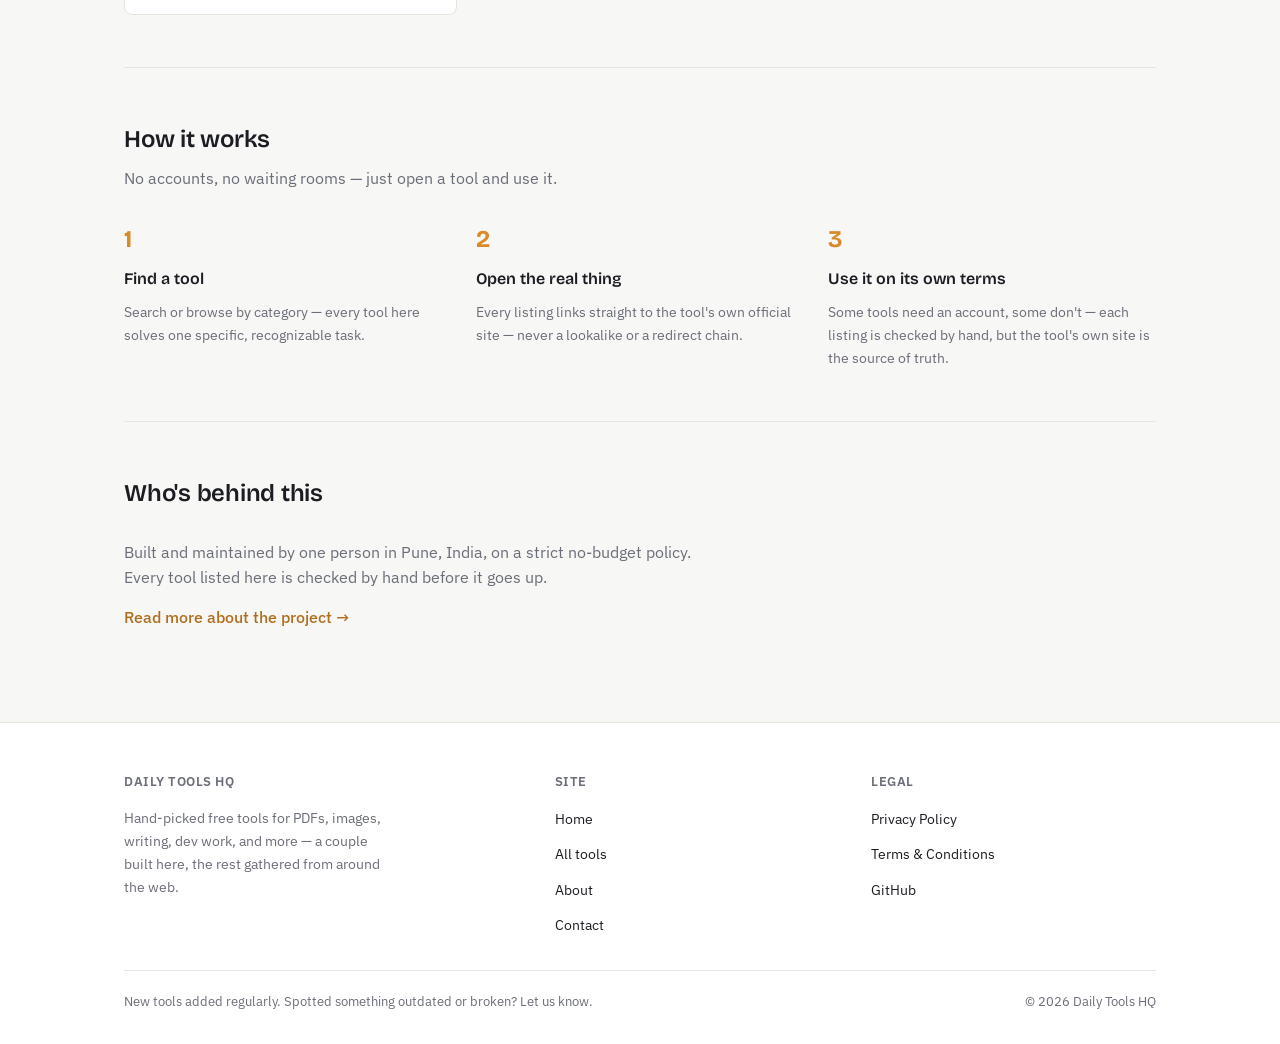
==== commit f5b27483: "Add files via upload" ====
--- a/index.html
+++ b/index.html
@@ -4,7 +4,7 @@
 <meta charset="UTF-8" />
 <meta name="viewport" content="width=device-width, initial-scale=1.0" />
 <title>Daily Tools HQ</title>
-<meta name="description" content="Free browser-based tools for PDFs, images, and everyday text work — no installs, no sign-ups." />
+<meta name="description" content="A curated directory of free tools for PDFs, images, writing, dev work, design, and more." />
 <link rel="icon" type="image/svg+xml" href="favicon.svg" />
 <link rel="alternate icon" href="favicon.ico" />
 <link rel="apple-touch-icon" href="apple-touch-icon.png" />
@@ -12,7 +12,7 @@
 
 <!-- AdSense: once approved, paste your auto ads snippet below (Google Ad Manager > Sites > Get code) -->
 <!--
-<script async src="https://pagead2.googlesyndication.com/pagead/js/adsbygoogle.js?client=ca-pub-9715275055190011" crossorigin="anonymous"></script>
+<script async src="https://pagead2.googlesyndication.com/pagead/js/adsbygoogle.js?client=ca-pub-7901268014546748" crossorigin="anonymous"></script>
 -->
 </head>
 <body>
@@ -40,7 +40,7 @@
   <div class="wrap">
     <section class="hero">
       <h1 data-tagline>A workshop of small, useful tools</h1>
-      <p class="lede" data-hero-desc>Free browser-based tools for PDFs, images, and everyday text work — no installs, no sign-ups, no nonsense.</p>
+      <p class="lede" data-hero-desc>Hand-picked free tools for PDFs, images, writing, dev work, and more — a couple built here, the rest gathered from around the web.</p>
 
       <div class="search-box">
         <svg viewBox="0 0 24 24" fill="none" stroke="currentColor" stroke-width="2"><circle cx="11" cy="11" r="7"/><path d="m21 21-4.3-4.3"/></svg>
@@ -50,15 +50,15 @@
       <div class="feature-strip">
         <span class="feature-pill">
           <svg viewBox="0 0 24 24" fill="none" stroke="currentColor" stroke-width="2"><path d="M12 2v20M2 12h20"/></svg>
-          Free, always
+          Free tools only
         </span>
         <span class="feature-pill">
           <svg viewBox="0 0 24 24" fill="none" stroke="currentColor" stroke-width="2"><path d="M20 6 9 17l-5-5"/></svg>
-          No sign-up
+          Hand-checked, not scraped
         </span>
         <span class="feature-pill">
-          <svg viewBox="0 0 24 24" fill="none" stroke="currentColor" stroke-width="2"><rect x="3" y="11" width="18" height="10" rx="2"/><path d="M7 11V7a5 5 0 0 1 10 0v4"/></svg>
-          Runs in your browser
+          <svg viewBox="0 0 24 24" fill="none" stroke="currentColor" stroke-width="2"><rect x="3" y="4" width="18" height="16" rx="2"/><path d="M7 2v4M17 2v4M3 10h18"/></svg>
+          12 categories
         </span>
         <span class="feature-pill">
           <svg viewBox="0 0 24 24" fill="none" stroke="currentColor" stroke-width="2"><path d="M13 2 3 14h7l-1 8 10-12h-7z"/></svg>
@@ -70,7 +70,7 @@
     <section class="section" id="categories">
       <div class="section-head">
         <h2>Browse by category</h2>
-        <p>Jump straight to the kind of tool you need.</p>
+        <p>From PDFs and images to dev tools and security — jump straight to what you need.</p>
       </div>
       <div class="category-grid" id="category-grid"></div>
     </section>
@@ -94,17 +94,17 @@
         <div class="step">
           <span class="step-num">1</span>
           <h3>Find a tool</h3>
-          <p>Search or browse by category — every tool here solves one specific, repeated task.</p>
+          <p>Search or browse by category — every tool here solves one specific, recognizable task.</p>
         </div>
         <div class="step">
           <span class="step-num">2</span>
-          <h3>Open it</h3>
-          <p>Click through and start using it immediately. No account, no waitlist.</p>
+          <h3>Open the real thing</h3>
+          <p>Every listing links straight to the tool's own official site — never a lookalike or a redirect chain.</p>
         </div>
         <div class="step">
           <span class="step-num">3</span>
-          <h3>Your files stay yours</h3>
-          <p>Most tools run entirely in your browser — nothing gets uploaded to a server.</p>
+          <h3>Use it on its own terms</h3>
+          <p>Some tools need an account, some don't — each listing is checked by hand, but the tool's own site is the source of truth.</p>
         </div>
       </div>
     </section>
@@ -124,7 +124,7 @@
     <div class="footer-grid">
       <div class="footer-col">
         <h4 data-site-name>Daily Tools HQ</h4>
-        <p data-hero-desc>Free browser-based tools for PDFs, images, and everyday text work — no installs, no sign-ups, no nonsense.</p>
+        <p data-hero-desc>Hand-picked free tools for PDFs, images, writing, dev work, and more — a couple built here, the rest gathered from around the web.</p>
       </div>
       <div class="footer-col">
         <h4>Site</h4>
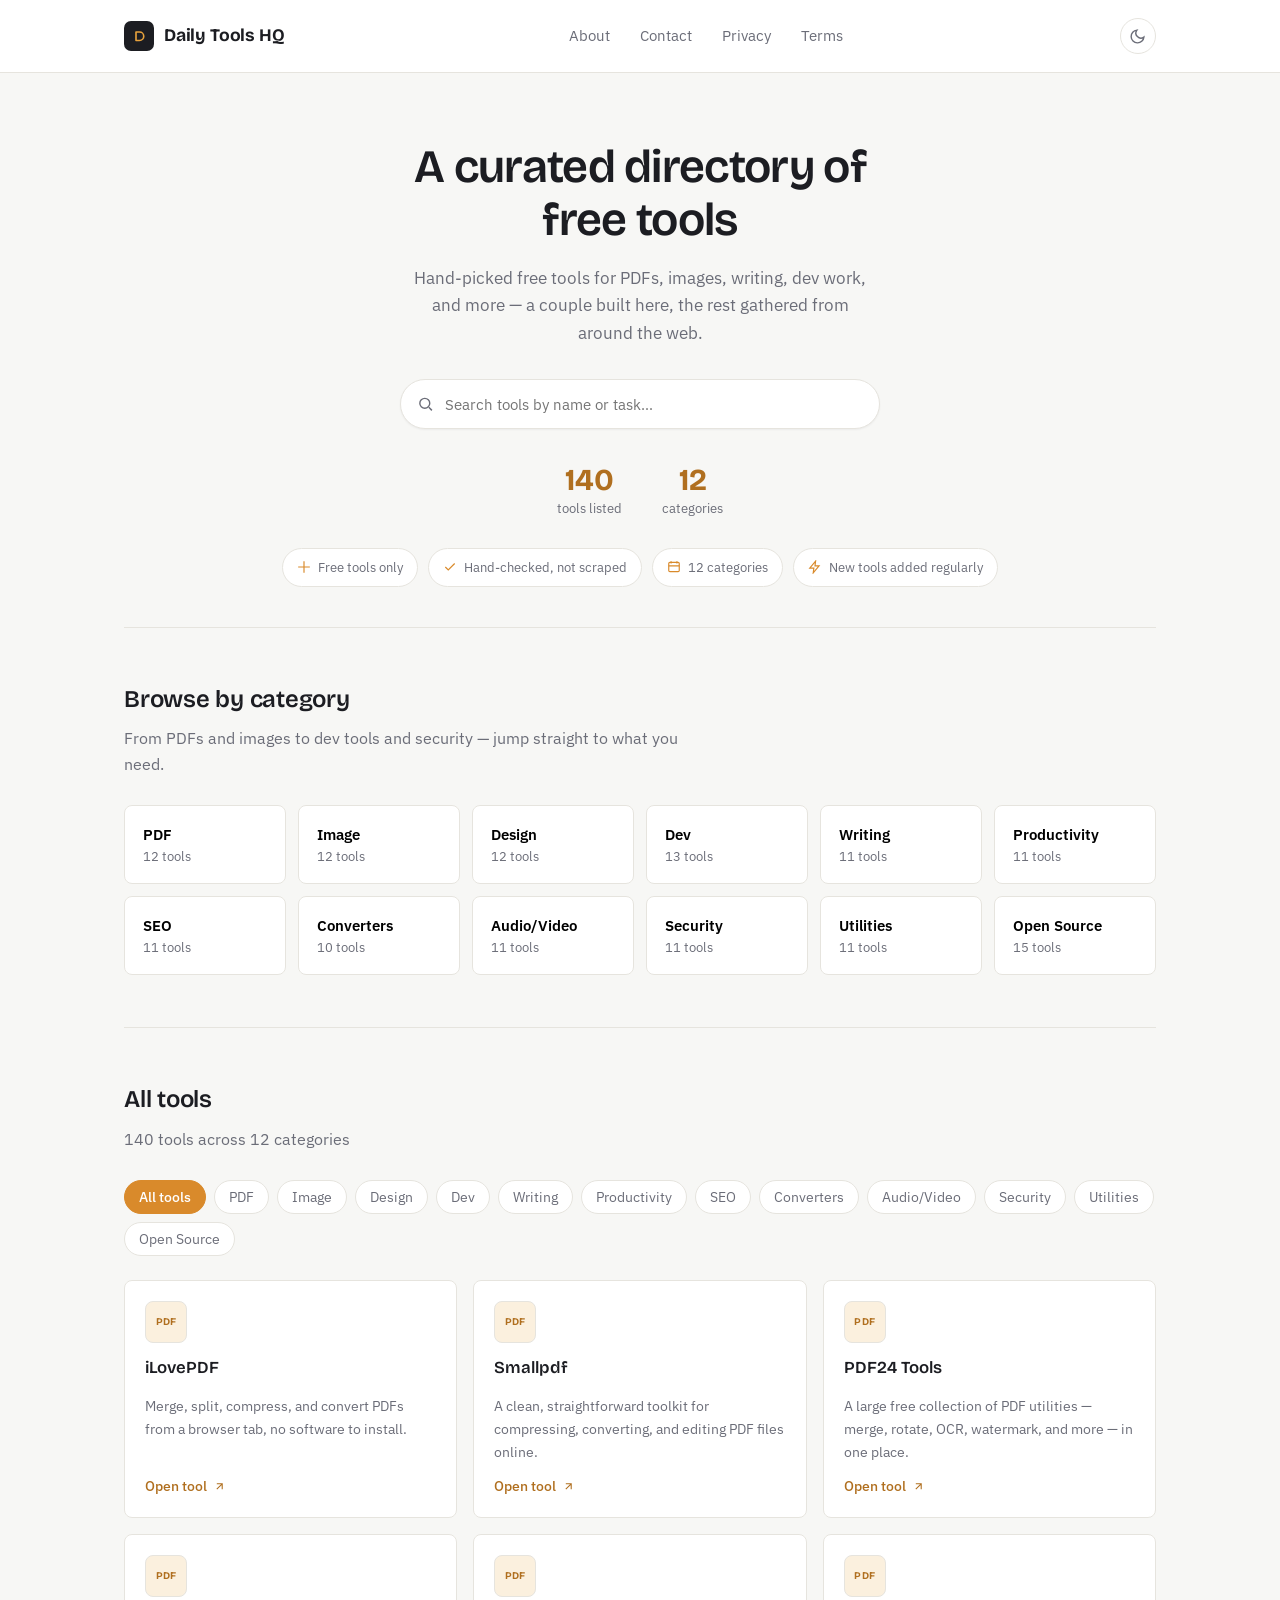
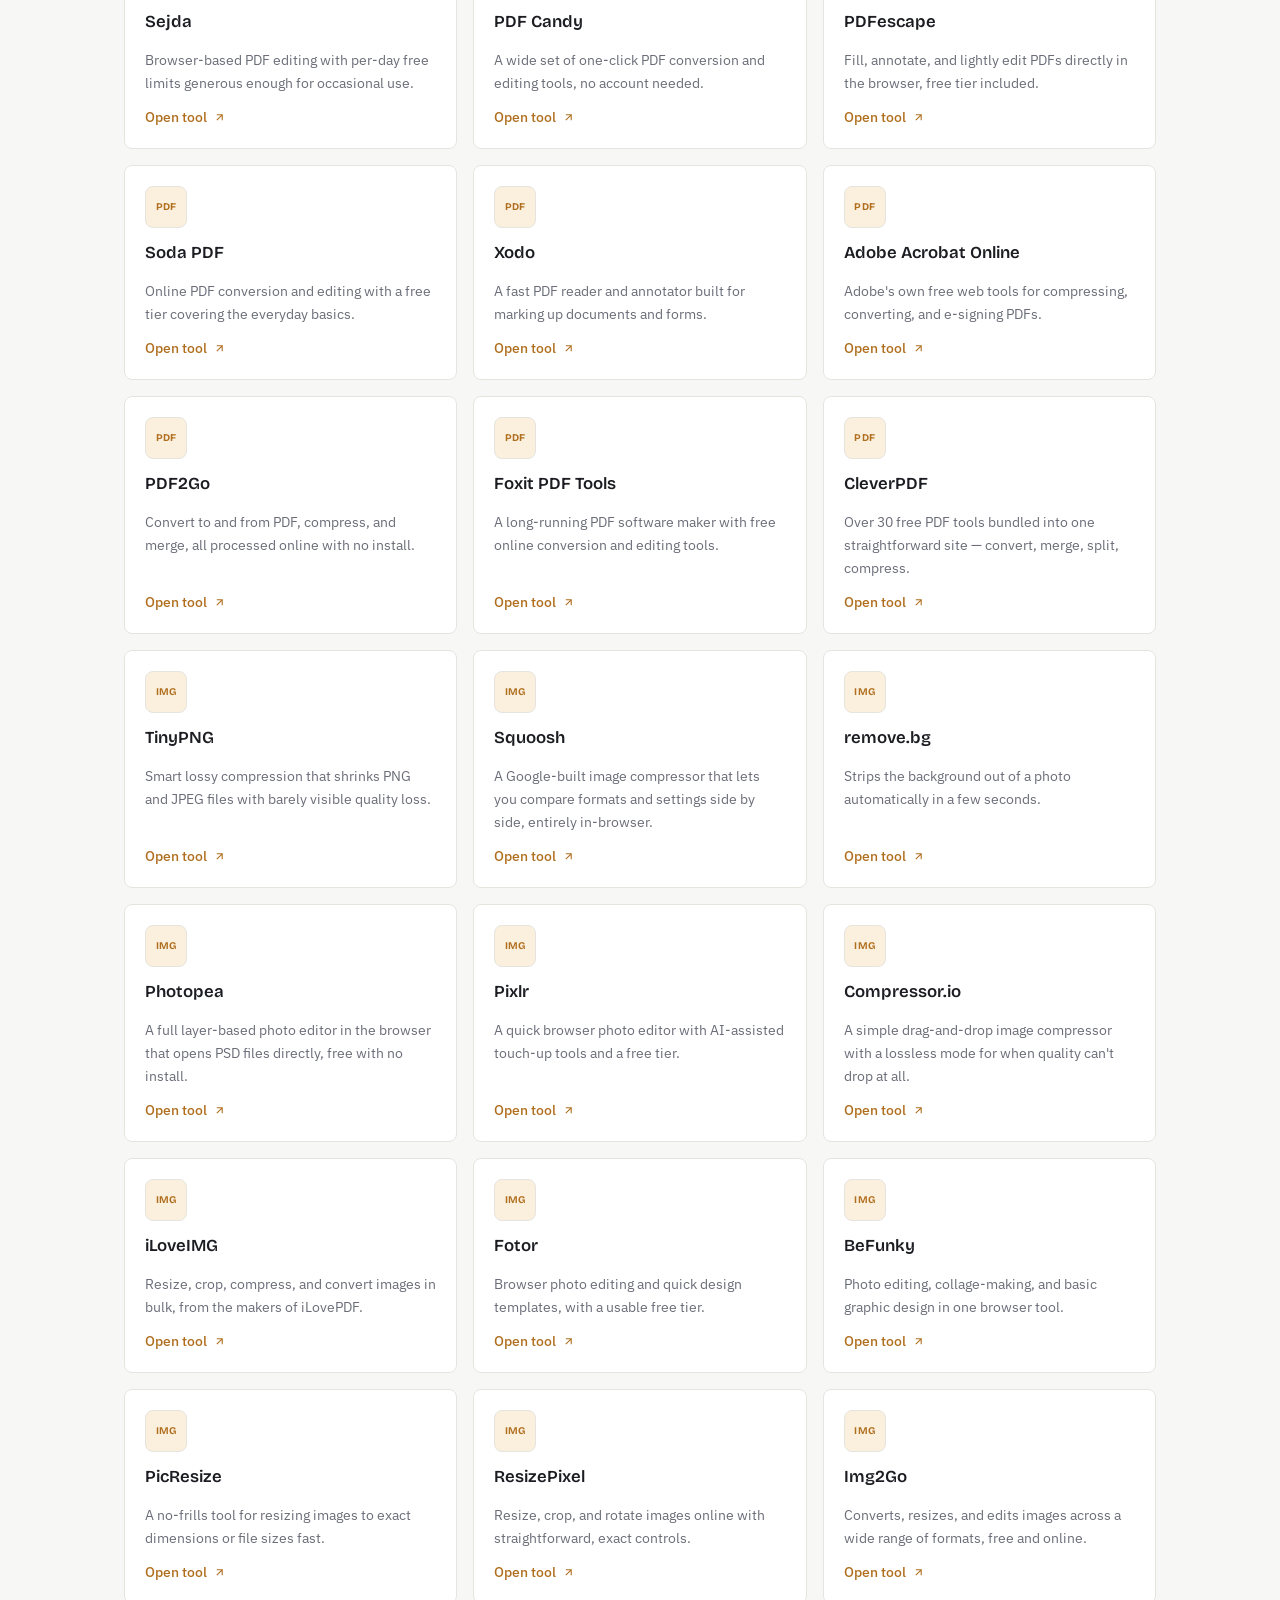
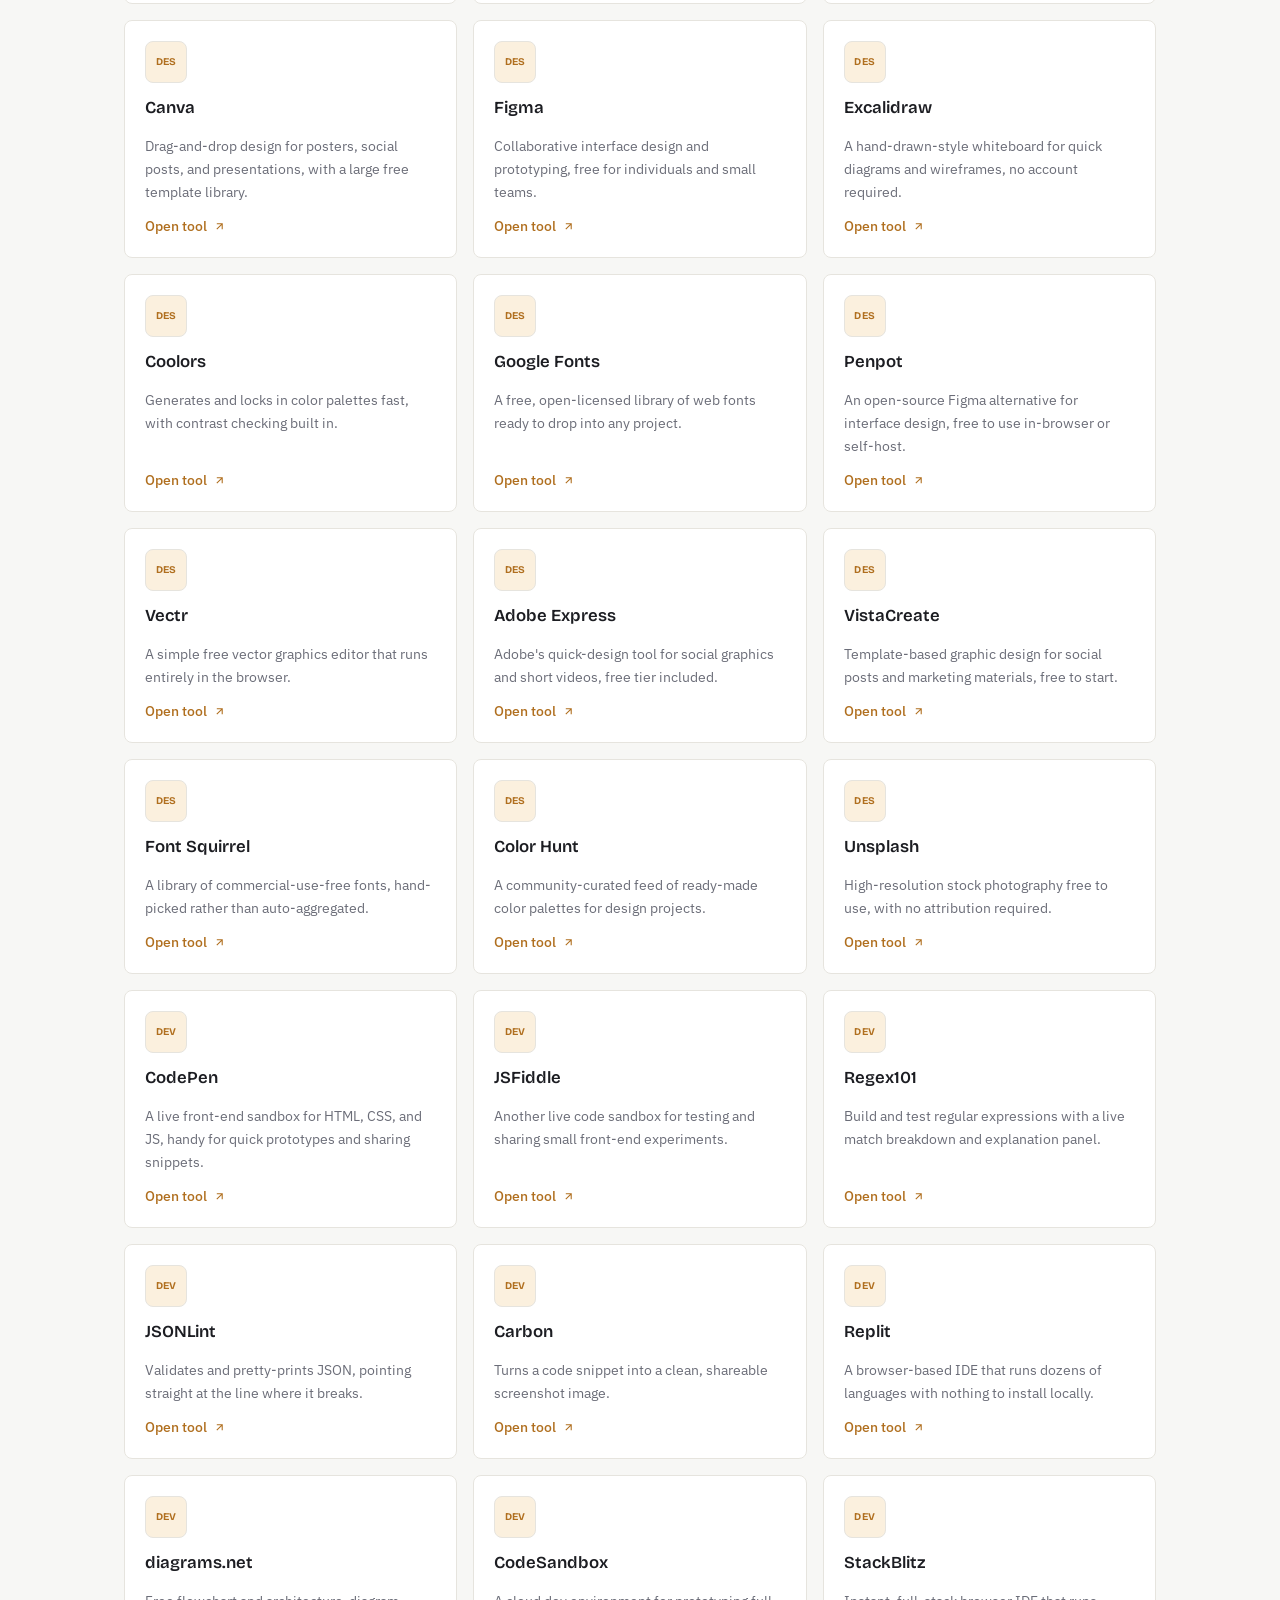
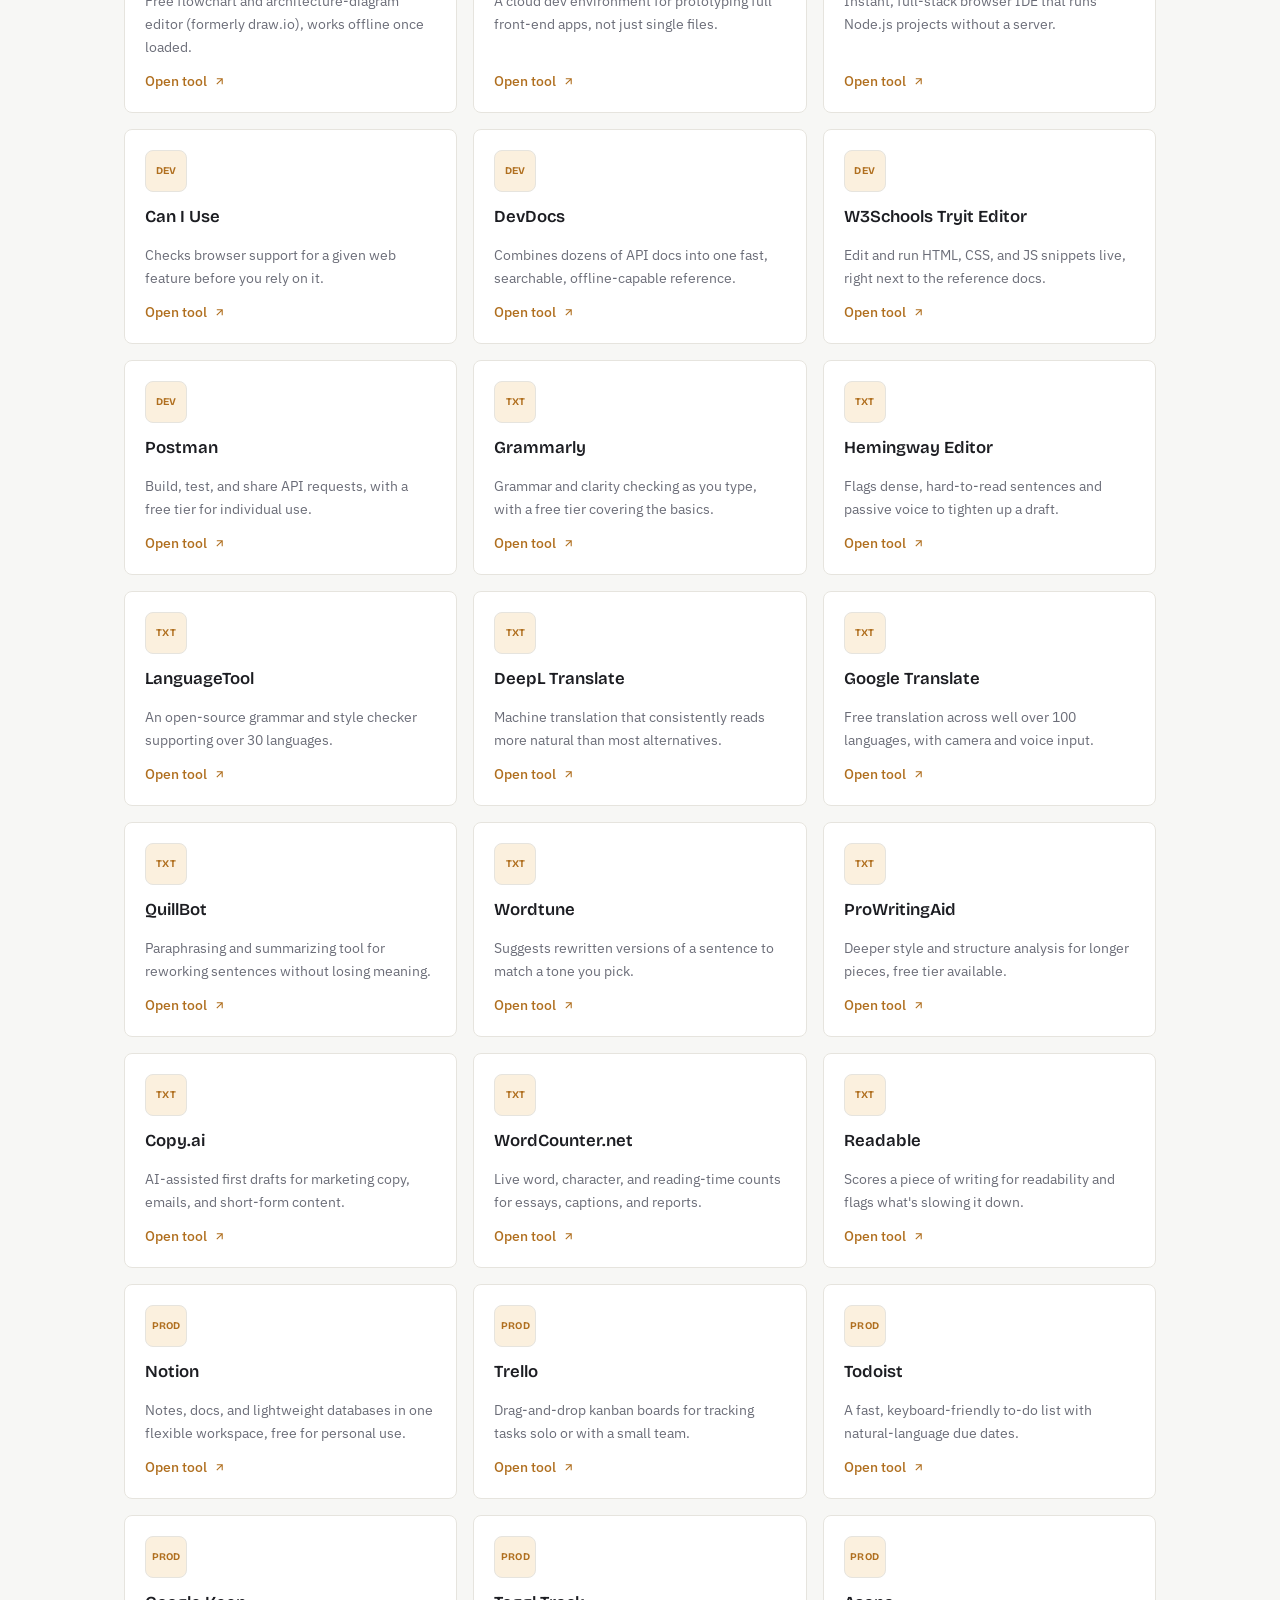
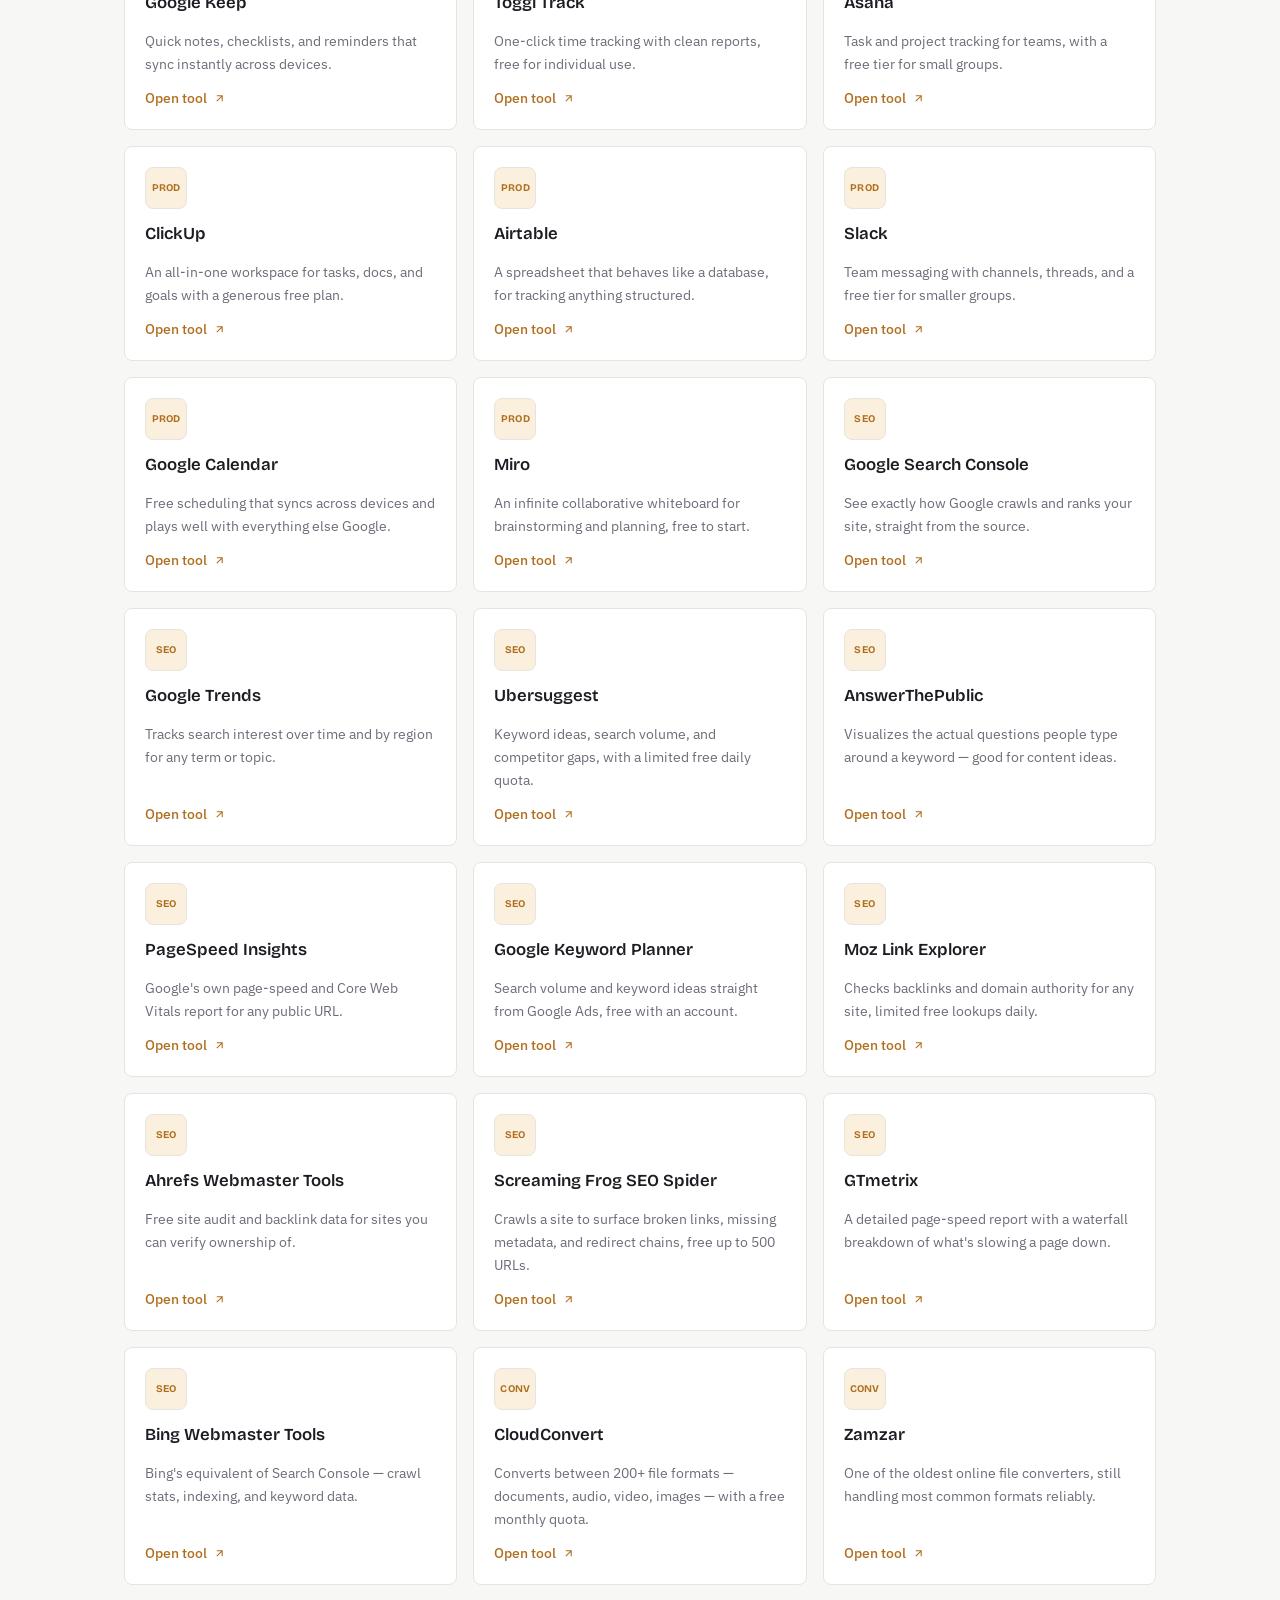
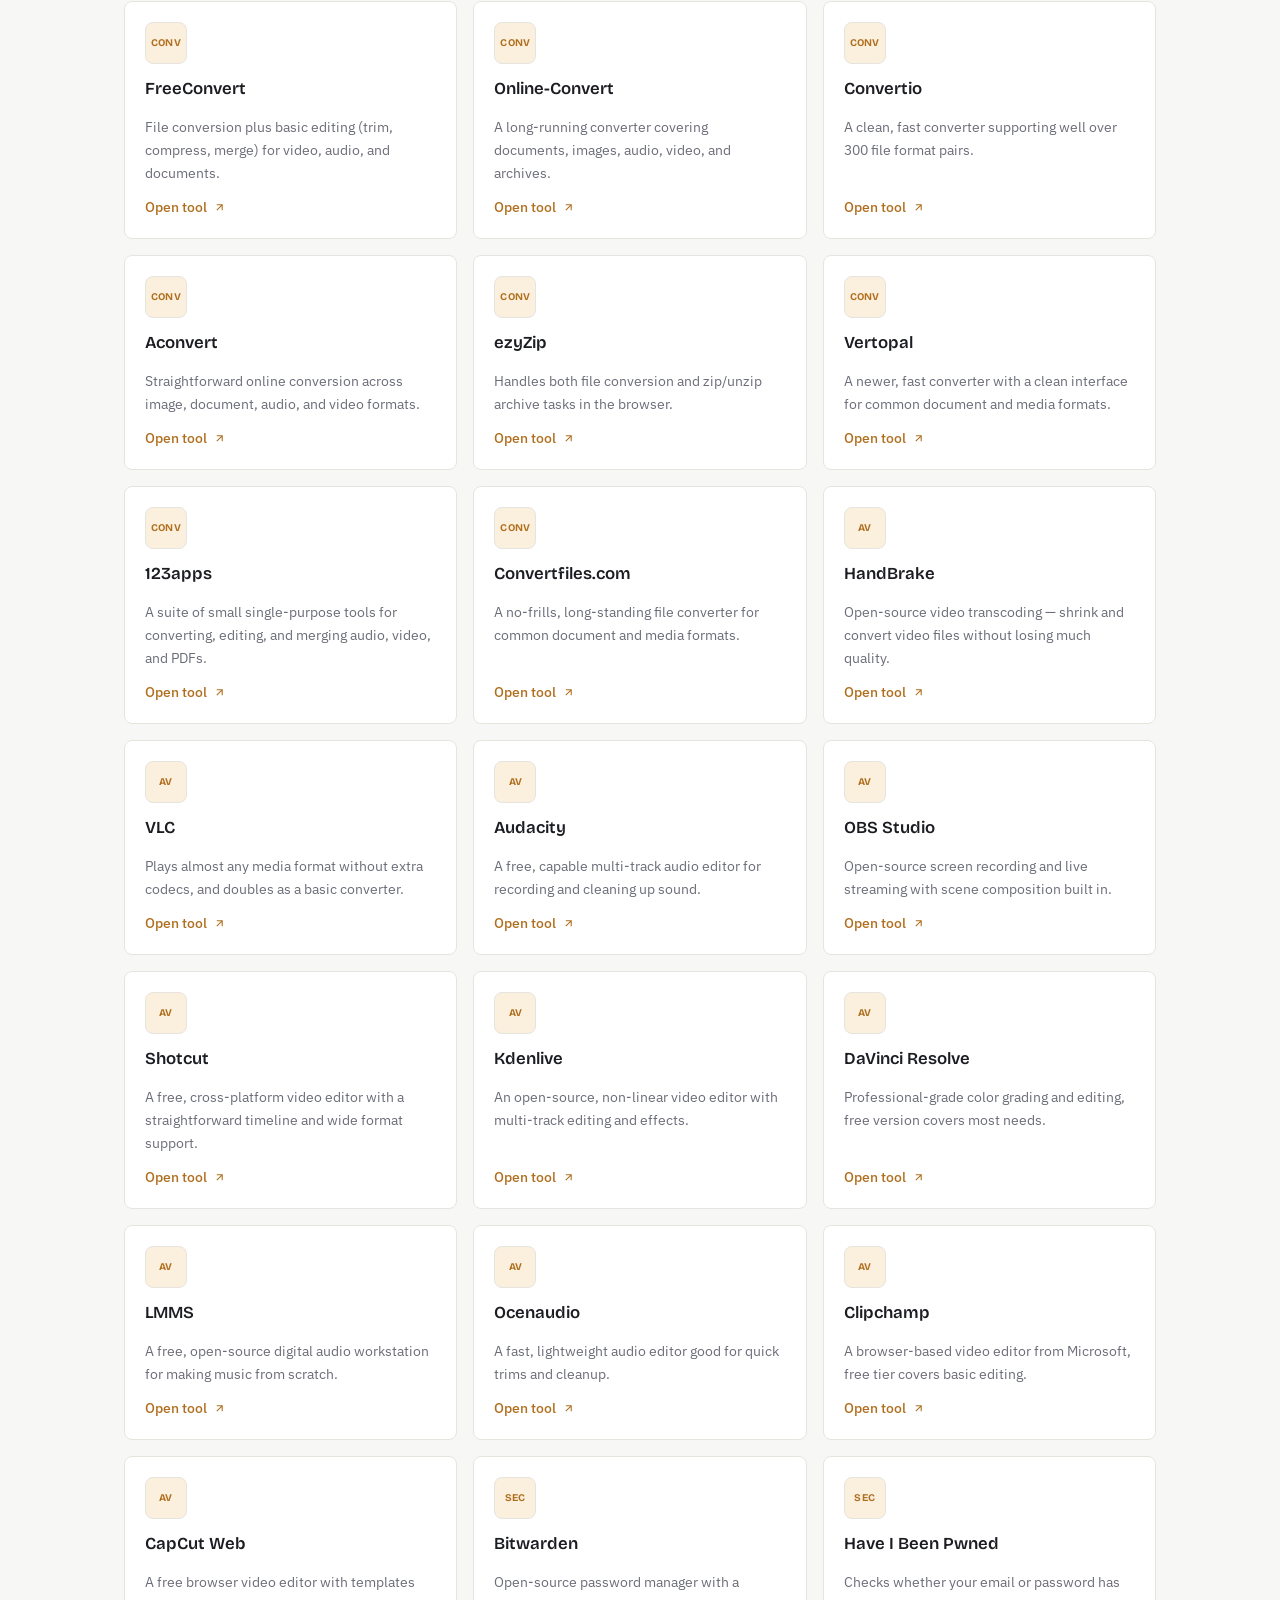
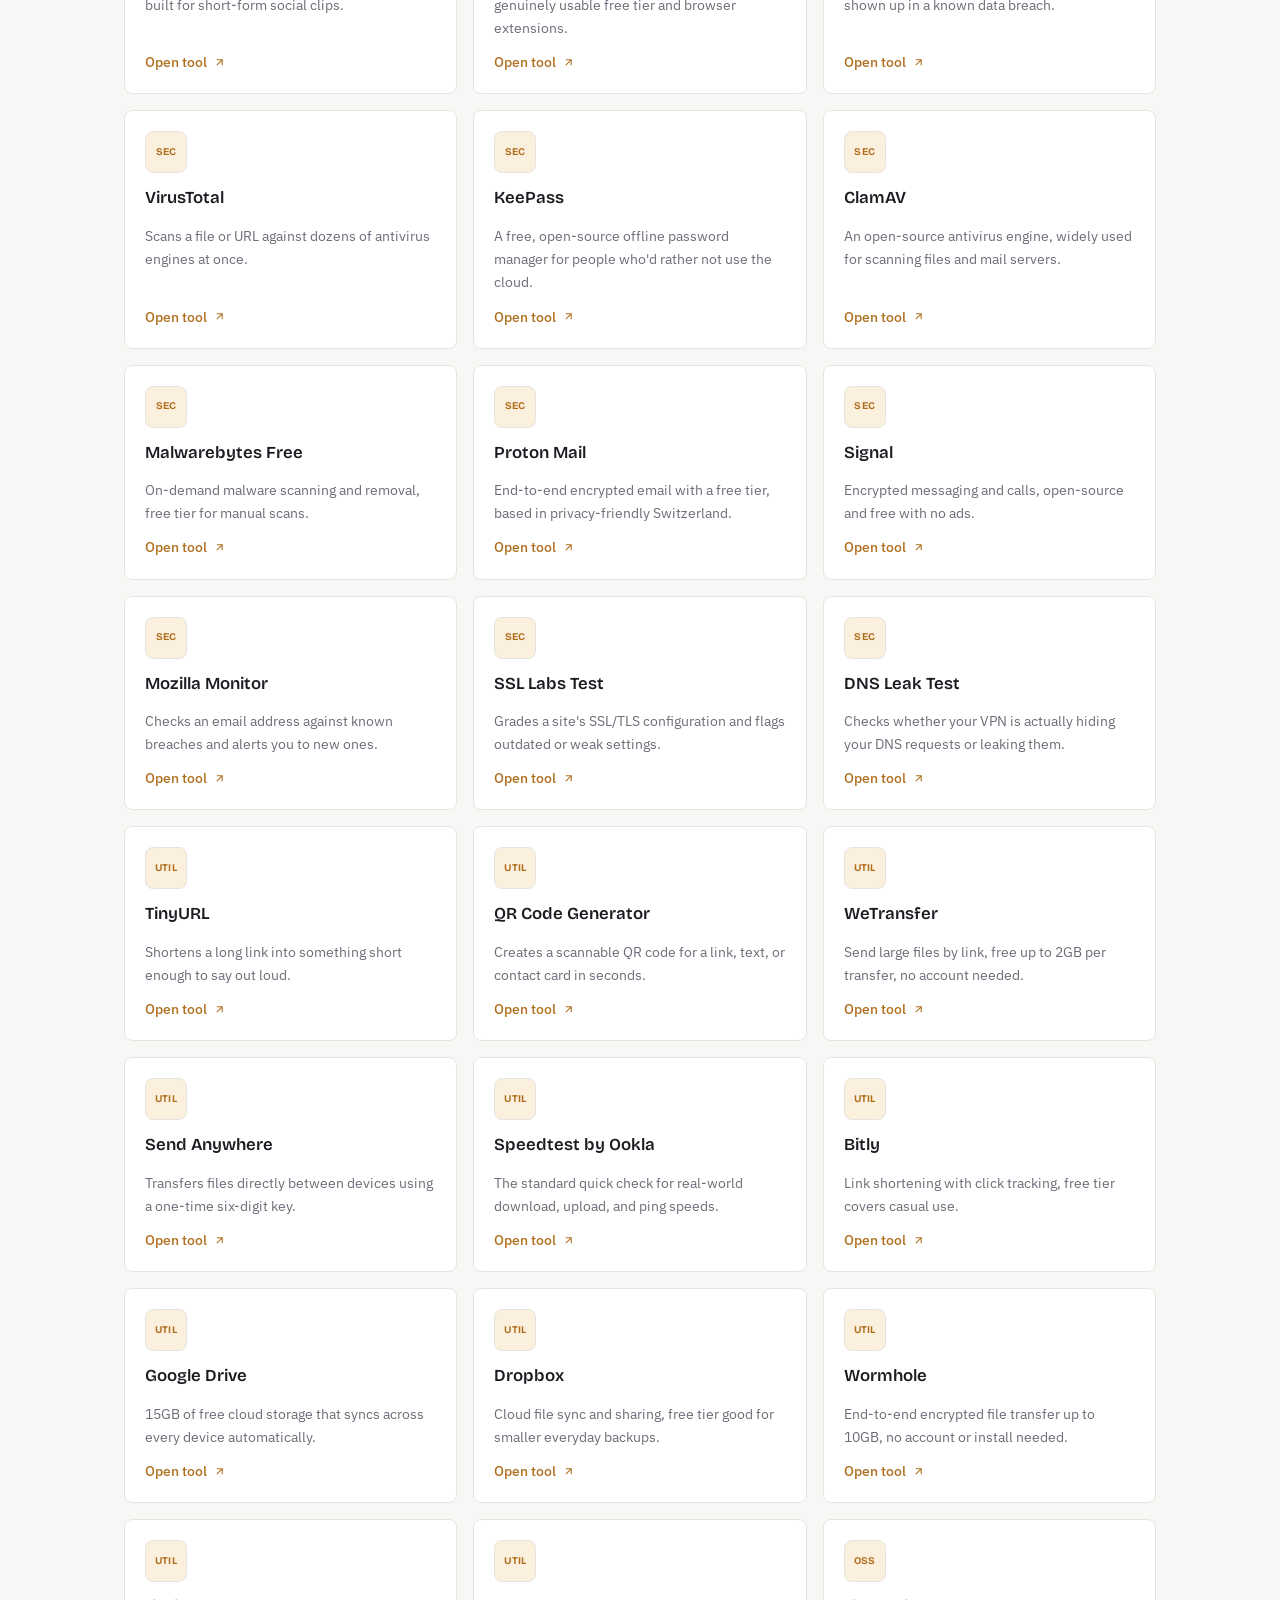
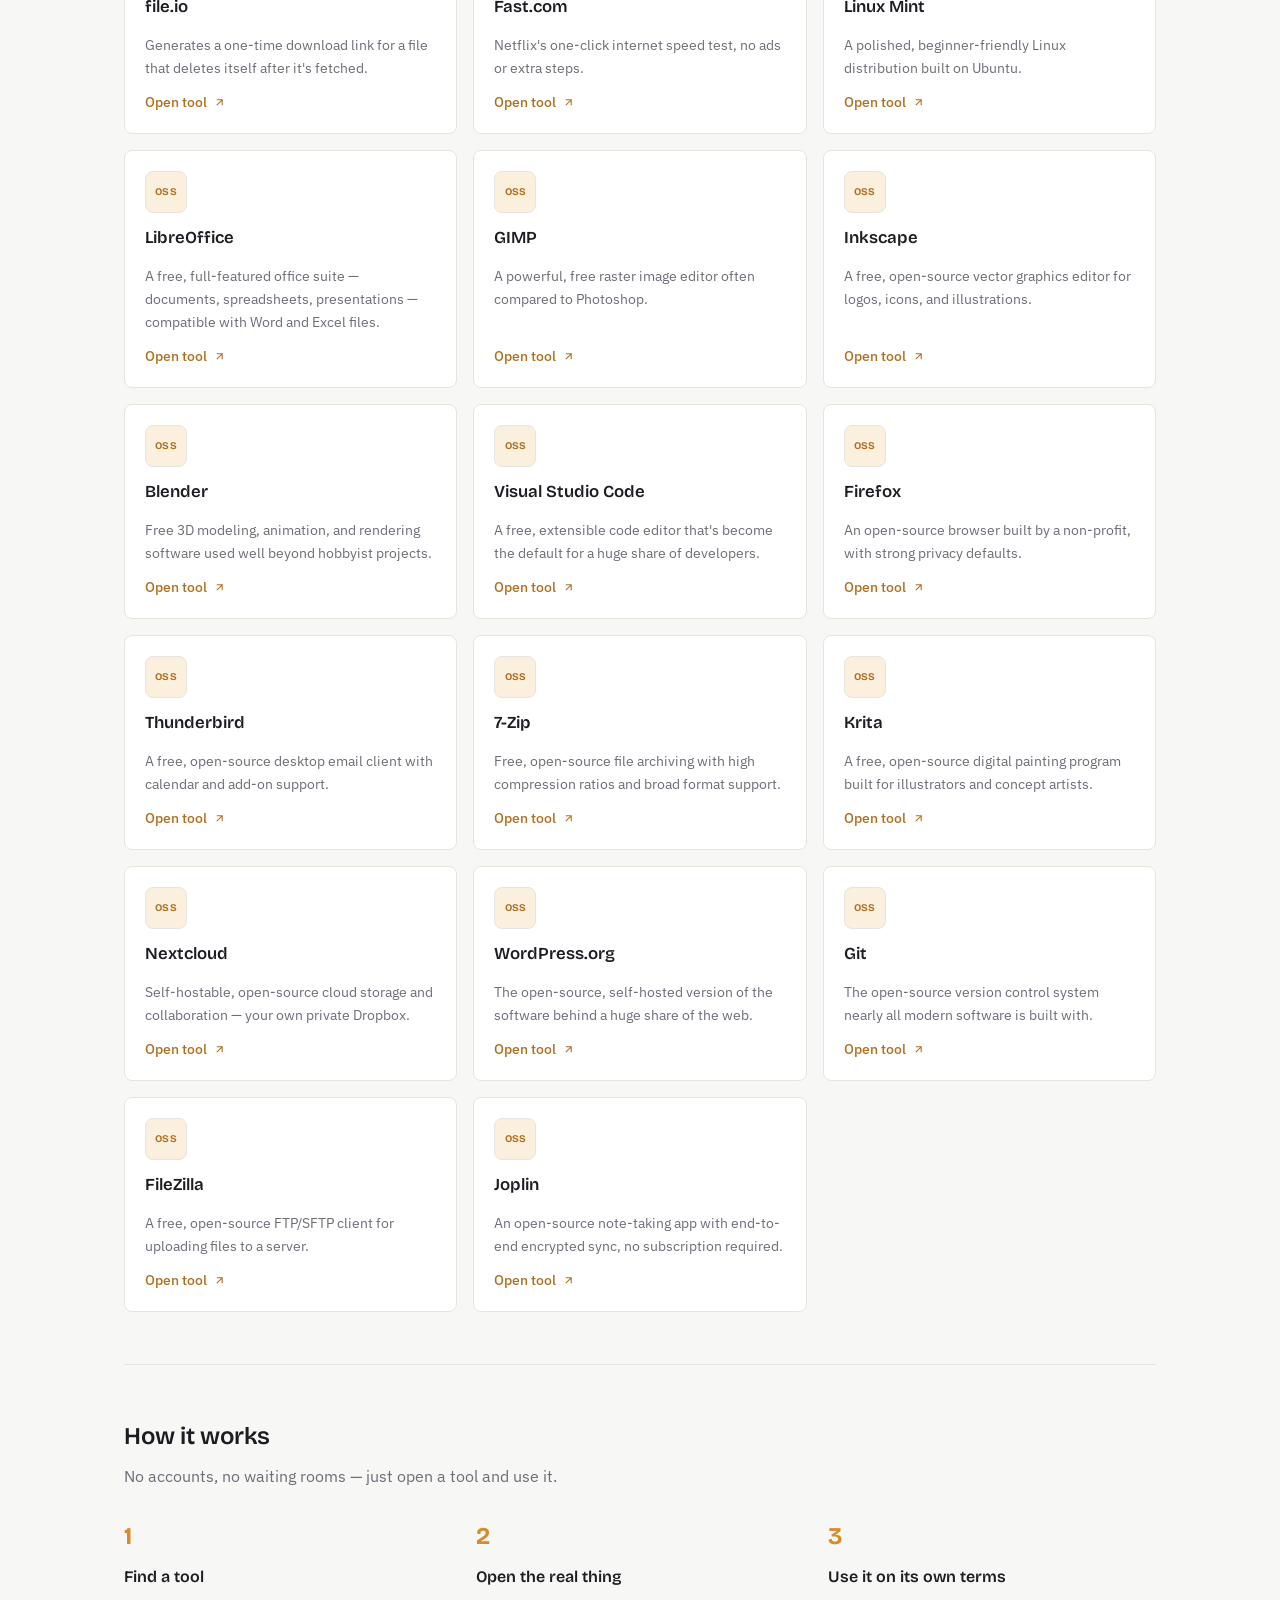
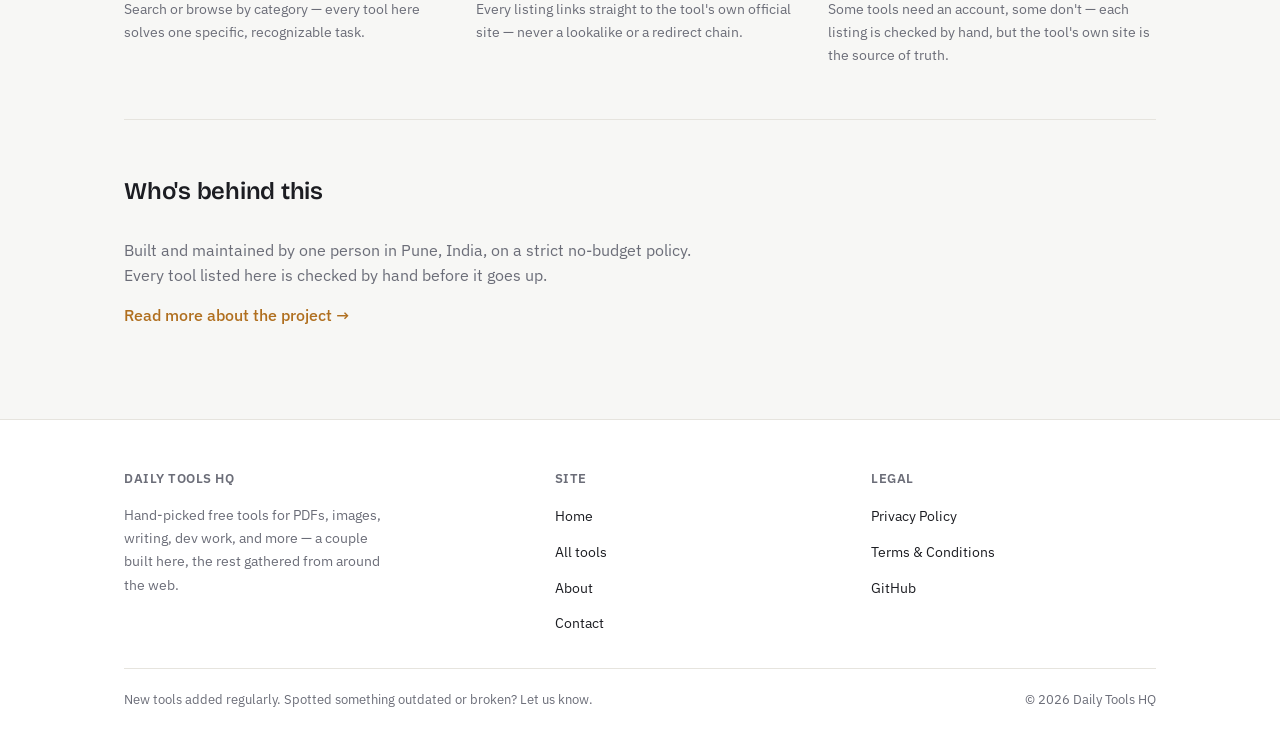
==== commit 8c6981c6: "Add files via upload" ====
--- a/index.html
+++ b/index.html
@@ -33,6 +33,10 @@
       <a href="privacy.html">Privacy</a>
       <a href="terms.html">Terms</a>
     </nav>
+    <button type="button" id="theme-toggle" class="theme-toggle" aria-label="Toggle dark mode">
+      <svg class="icon-moon" viewBox="0 0 24 24" fill="none" stroke="currentColor" stroke-width="2"><path d="M21 12.8A9 9 0 1 1 11.2 3 7 7 0 0 0 21 12.8Z"/></svg>
+      <svg class="icon-sun" viewBox="0 0 24 24" fill="none" stroke="currentColor" stroke-width="2"><circle cx="12" cy="12" r="4"/><path d="M12 2v2M12 20v2M4.9 4.9l1.4 1.4M17.7 17.7l1.4 1.4M2 12h2M20 12h2M4.9 19.1l1.4-1.4M17.7 6.3l1.4-1.4"/></svg>
+    </button>
   </div>
 </header>
 
@@ -45,6 +49,17 @@
       <div class="search-box">
         <svg viewBox="0 0 24 24" fill="none" stroke="currentColor" stroke-width="2"><circle cx="11" cy="11" r="7"/><path d="m21 21-4.3-4.3"/></svg>
         <input type="text" id="search-input" placeholder="Search tools by name or task…" aria-label="Search tools" />
+      </div>
+
+      <div class="stat-row">
+        <div class="stat">
+          <span class="n" id="stat-tool-count">0</span>
+          <span class="l">tools listed</span>
+        </div>
+        <div class="stat">
+          <span class="n" id="stat-cat-count">0</span>
+          <span class="l">categories</span>
+        </div>
       </div>
 
       <div class="feature-strip">
@@ -78,7 +93,7 @@
     <section class="section" id="tools">
       <div class="section-head">
         <h2>All tools</h2>
-        <p><span id="stat-tool-count">—</span> live across <span id="stat-cat-count">—</span> categories, with more shipping regularly.</p>
+        <p id="result-count">Loading tools…</p>
       </div>
       <div id="filters" class="filters" aria-label="Filter tools by category"></div>
       <div class="tool-grid" id="tool-grid" role="list"></div>
@@ -151,6 +166,10 @@
   </div>
 </footer>
 
+<button type="button" id="back-to-top" class="back-to-top" aria-label="Back to top">
+  <svg viewBox="0 0 24 24" fill="none" stroke="currentColor" stroke-width="2"><path d="M12 19V5M5 12l7-7 7 7"/></svg>
+</button>
+
 <script src="script.js"></script>
 <script>document.getElementById('year').textContent = new Date().getFullYear();</script>
 </body>
--- a/style.css
+++ b/style.css
@@ -16,6 +16,41 @@
   --shadow-md: 0 4px 16px rgba(28, 29, 34, 0.06);
 }
 
+:root[data-theme="dark"] {
+  --bg: #15161a;
+  --surface: #1c1e24;
+  --border: #2c2e36;
+  --ink: #f1f1ee;
+  --muted: #9497a3;
+  --amber: #e8a23d;
+  --amber-deep: #f0b660;
+  --amber-tint: #3a2f1c;
+  --teal: #5fc4b8;
+  --shadow-sm: 0 1px 2px rgba(0, 0, 0, 0.25);
+  --shadow-md: 0 8px 24px rgba(0, 0, 0, 0.35);
+}
+
+@media (prefers-color-scheme: dark) {
+  :root:not([data-theme="light"]) {
+    --bg: #15161a;
+    --surface: #1c1e24;
+    --border: #2c2e36;
+    --ink: #f1f1ee;
+    --muted: #9497a3;
+    --amber: #e8a23d;
+    --amber-deep: #f0b660;
+    --amber-tint: #3a2f1c;
+    --teal: #5fc4b8;
+    --shadow-sm: 0 1px 2px rgba(0, 0, 0, 0.25);
+    --shadow-md: 0 8px 24px rgba(0, 0, 0, 0.35);
+  }
+}
+
+body { transition: background-color 0.2s ease, color 0.2s ease; }
+.site-header, footer.site-footer, .surface, .tool-card, .category-card, .search-box input, .feature-pill, .filter-btn {
+  transition: background-color 0.2s ease, border-color 0.2s ease, color 0.2s ease, box-shadow 0.2s ease, transform 0.15s ease;
+}
+
 * { box-sizing: border-box; }
 html { scroll-behavior: smooth; }
 
@@ -92,6 +127,33 @@
 nav.site-nav a:focus-visible {
   color: var(--ink);
 }
+
+.header-actions {
+  display: flex;
+  align-items: center;
+  gap: 4px;
+}
+
+.theme-toggle {
+  width: 36px;
+  height: 36px;
+  border-radius: 999px;
+  border: 1px solid var(--border);
+  background: var(--surface);
+  color: var(--muted);
+  display: flex;
+  align-items: center;
+  justify-content: center;
+  cursor: pointer;
+  margin-left: 18px;
+  flex-shrink: 0;
+}
+
+.theme-toggle:hover { color: var(--amber); border-color: var(--amber); }
+.theme-toggle svg { width: 17px; height: 17px; }
+.theme-toggle .icon-sun { display: none; }
+:root[data-theme="dark"] .theme-toggle .icon-moon { display: none; }
+:root[data-theme="dark"] .theme-toggle .icon-sun { display: block; }
 
 /* ---------- Hero ---------- */
 
@@ -153,6 +215,33 @@
   pointer-events: none;
 }
 
+.stat-row {
+  display: flex;
+  justify-content: center;
+  gap: 40px;
+  margin-bottom: 28px;
+}
+
+.stat {
+  display: flex;
+  flex-direction: column;
+  align-items: center;
+}
+
+.stat .n {
+  font-family: 'Bricolage Grotesque', sans-serif;
+  font-size: 1.9rem;
+  font-weight: 700;
+  color: var(--amber-deep);
+  line-height: 1;
+}
+
+.stat .l {
+  font-size: 0.8rem;
+  color: var(--muted);
+  margin-top: 4px;
+}
+
 .feature-strip {
   display: flex;
   justify-content: center;
@@ -218,10 +307,22 @@
   cursor: pointer;
   text-align: left;
   font-family: inherit;
-  transition: border-color 0.15s ease, box-shadow 0.15s ease;
-}
-
-.category-card:hover { border-color: var(--amber); box-shadow: var(--shadow-sm); }
+  transition: border-color 0.15s ease, box-shadow 0.15s ease, transform 0.15s ease;
+  opacity: 0;
+  animation: card-in 0.4s ease forwards;
+  animation-delay: calc(var(--stagger, 0) * 40ms);
+}
+
+.category-card:hover {
+  border-color: var(--amber);
+  box-shadow: var(--shadow-sm);
+  transform: translateY(-2px);
+}
+
+.category-card.active {
+  border-color: var(--amber);
+  background: var(--amber-tint);
+}
 
 .category-card .cat-name {
   font-weight: 600;
@@ -279,22 +380,17 @@
   border-radius: var(--radius);
   border: 1px solid var(--border);
   background: var(--surface);
-  text-decoration: none;
-  color: inherit;
-  transition: border-color 0.15s ease, box-shadow 0.15s ease, transform 0.15s ease;
+  opacity: 0;
+  animation: card-in 0.45s ease forwards;
+  animation-delay: calc(var(--stagger, 0) * 25ms);
 }
 
 .tool-card.is-hidden { display: none; }
 
-.tool-card:not(.coming):hover {
+.tool-card:hover {
   border-color: var(--amber);
   box-shadow: var(--shadow-md);
-  transform: translateY(-2px);
-}
-
-.tool-card.coming {
-  opacity: 0.65;
-  pointer-events: none;
+  transform: translateY(-3px);
 }
 
 .tool-card-top {
@@ -303,6 +399,32 @@
   justify-content: space-between;
   gap: 12px;
 }
+
+.copy-btn {
+  width: 30px;
+  height: 30px;
+  border-radius: 7px;
+  border: 1px solid var(--border);
+  background: transparent;
+  color: var(--muted);
+  display: flex;
+  align-items: center;
+  justify-content: center;
+  cursor: pointer;
+  flex-shrink: 0;
+  opacity: 0;
+  transform: scale(0.9);
+}
+
+.tool-card:hover .copy-btn,
+.copy-btn:focus-visible {
+  opacity: 1;
+  transform: scale(1);
+}
+
+.copy-btn svg { width: 14px; height: 14px; }
+.copy-btn:hover { border-color: var(--amber); color: var(--amber-deep); }
+.copy-btn.copied { color: var(--teal); border-color: var(--teal); opacity: 1; transform: scale(1); }
 
 .tool-icon {
   width: 42px;
@@ -321,18 +443,6 @@
   flex-shrink: 0;
 }
 
-.tool-badge {
-  font-size: 0.72rem;
-  padding: 3px 9px;
-  border-radius: 999px;
-  border: 1px solid var(--border);
-  color: var(--muted);
-  white-space: nowrap;
-}
-
-.tool-badge.live { color: var(--teal); border-color: #cfe6e2; background: #f1f9f8; }
-.tool-badge.soon { color: var(--muted); }
-
 .tool-card h3 {
   margin: 0;
   font-family: 'Bricolage Grotesque', sans-serif;
@@ -348,12 +458,30 @@
 }
 
 .tool-card .tool-cta {
+  display: inline-flex;
+  align-items: center;
+  gap: 6px;
   font-size: 0.86rem;
   font-weight: 500;
   color: var(--amber-deep);
-}
-
-.tool-card.coming .tool-cta { color: var(--muted); }
+  text-decoration: none;
+  width: fit-content;
+}
+
+.tool-card .tool-cta svg {
+  width: 13px;
+  height: 13px;
+  transition: transform 0.15s ease;
+}
+
+.tool-card:hover .tool-cta svg {
+  transform: translate(2px, -2px);
+}
+
+@keyframes card-in {
+  from { opacity: 0; transform: translateY(10px); }
+  to { opacity: 1; transform: translateY(0); }
+}
 
 .empty-state {
   padding: 32px 0;
@@ -520,11 +648,70 @@
   .tool-grid { grid-template-columns: 1fr; }
 }
 
+/* ---------- Toast ---------- */
+
+.toast {
+  position: fixed;
+  left: 50%;
+  bottom: 28px;
+  transform: translate(-50%, 12px);
+  background: var(--ink);
+  color: var(--bg);
+  padding: 11px 18px;
+  border-radius: 999px;
+  font-size: 0.86rem;
+  font-weight: 500;
+  box-shadow: var(--shadow-md);
+  opacity: 0;
+  pointer-events: none;
+  transition: opacity 0.2s ease, transform 0.2s ease;
+  z-index: 100;
+}
+
+.toast.show {
+  opacity: 1;
+  transform: translate(-50%, 0);
+}
+
+/* ---------- Back to top ---------- */
+
+.back-to-top {
+  position: fixed;
+  right: 24px;
+  bottom: 24px;
+  width: 44px;
+  height: 44px;
+  border-radius: 999px;
+  border: 1px solid var(--border);
+  background: var(--surface);
+  color: var(--muted);
+  display: flex;
+  align-items: center;
+  justify-content: center;
+  cursor: pointer;
+  box-shadow: var(--shadow-md);
+  opacity: 0;
+  transform: translateY(8px);
+  pointer-events: none;
+  transition: opacity 0.2s ease, transform 0.2s ease, border-color 0.15s ease, color 0.15s ease;
+  z-index: 90;
+}
+
+.back-to-top.visible {
+  opacity: 1;
+  transform: translateY(0);
+  pointer-events: auto;
+}
+
+.back-to-top:hover { border-color: var(--amber); color: var(--amber-deep); }
+.back-to-top svg { width: 18px; height: 18px; }
+
 /* ---------- Motion & accessibility ---------- */
 
 @media (prefers-reduced-motion: reduce) {
   html { scroll-behavior: auto; }
-  * { transition: none !important; }
+  * { transition: none !important; animation: none !important; }
+  .tool-card, .category-card { opacity: 1; }
 }
 
 :focus-visible {
